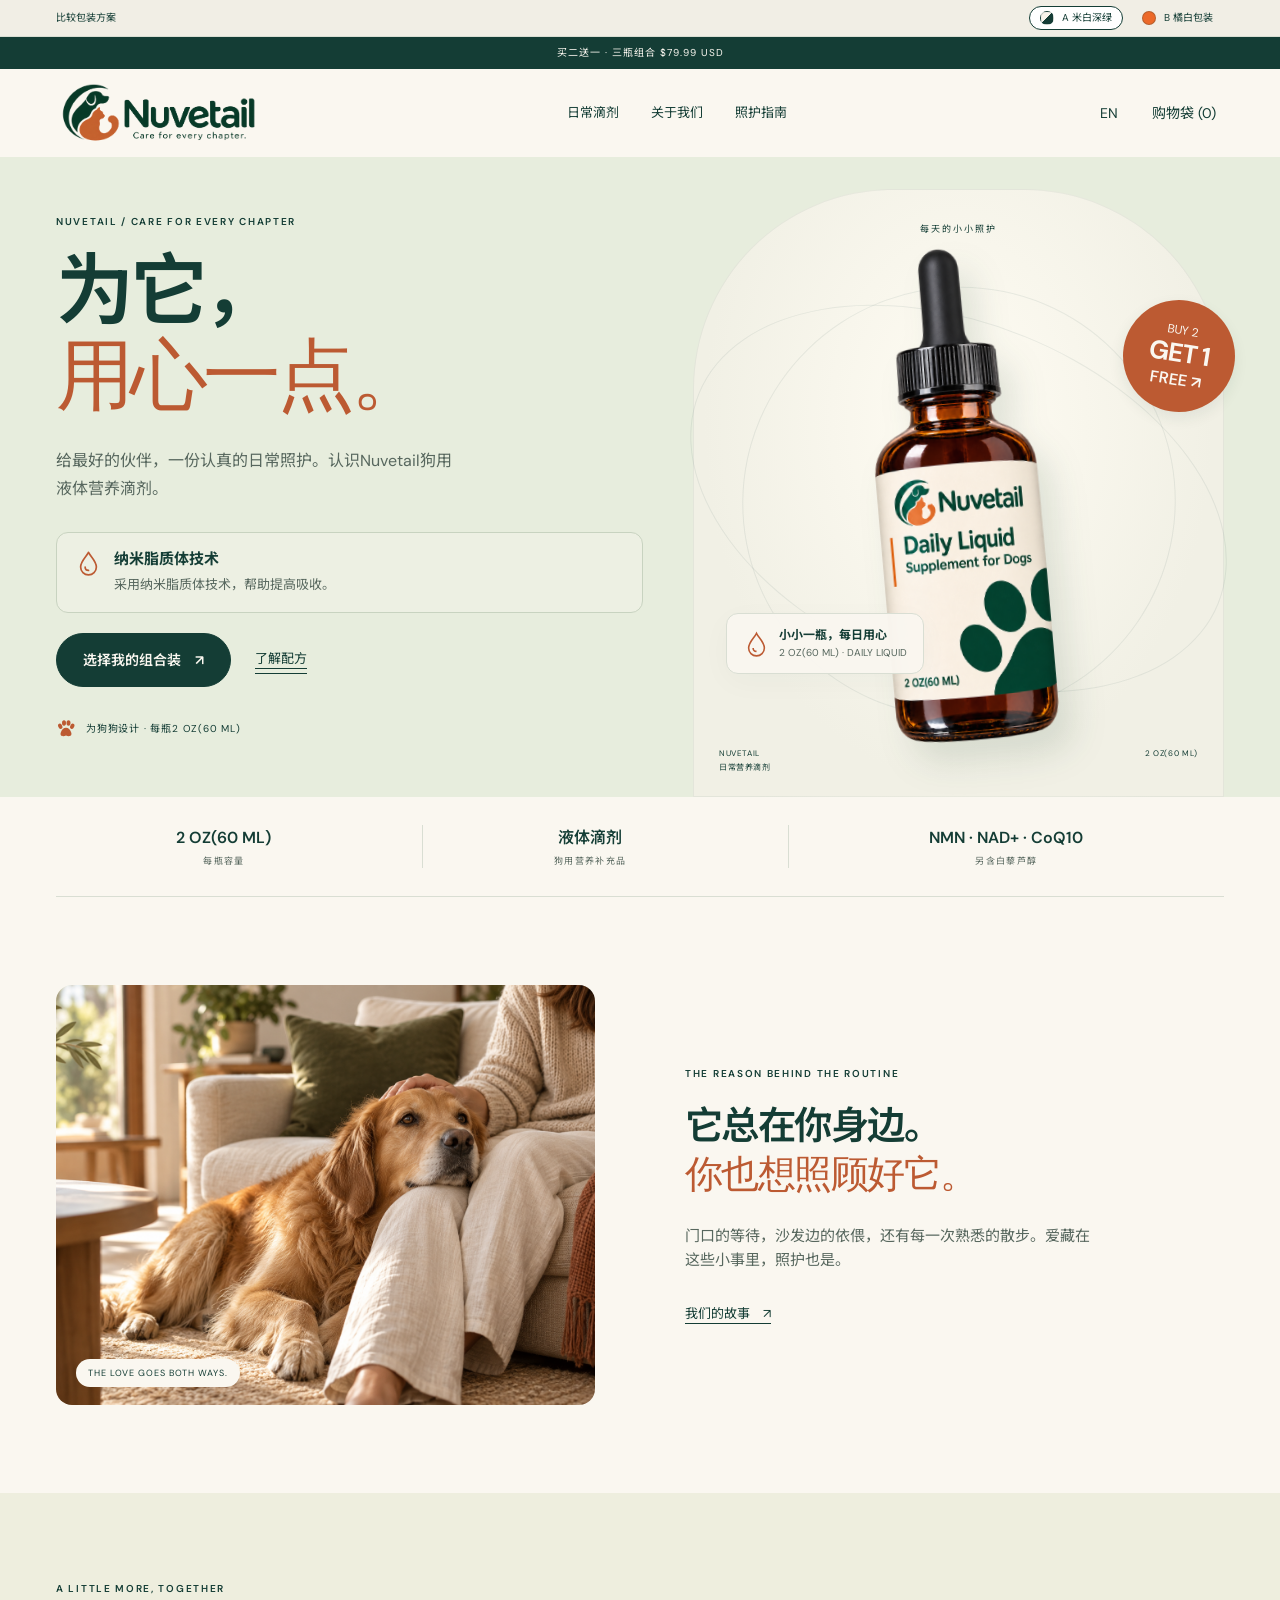
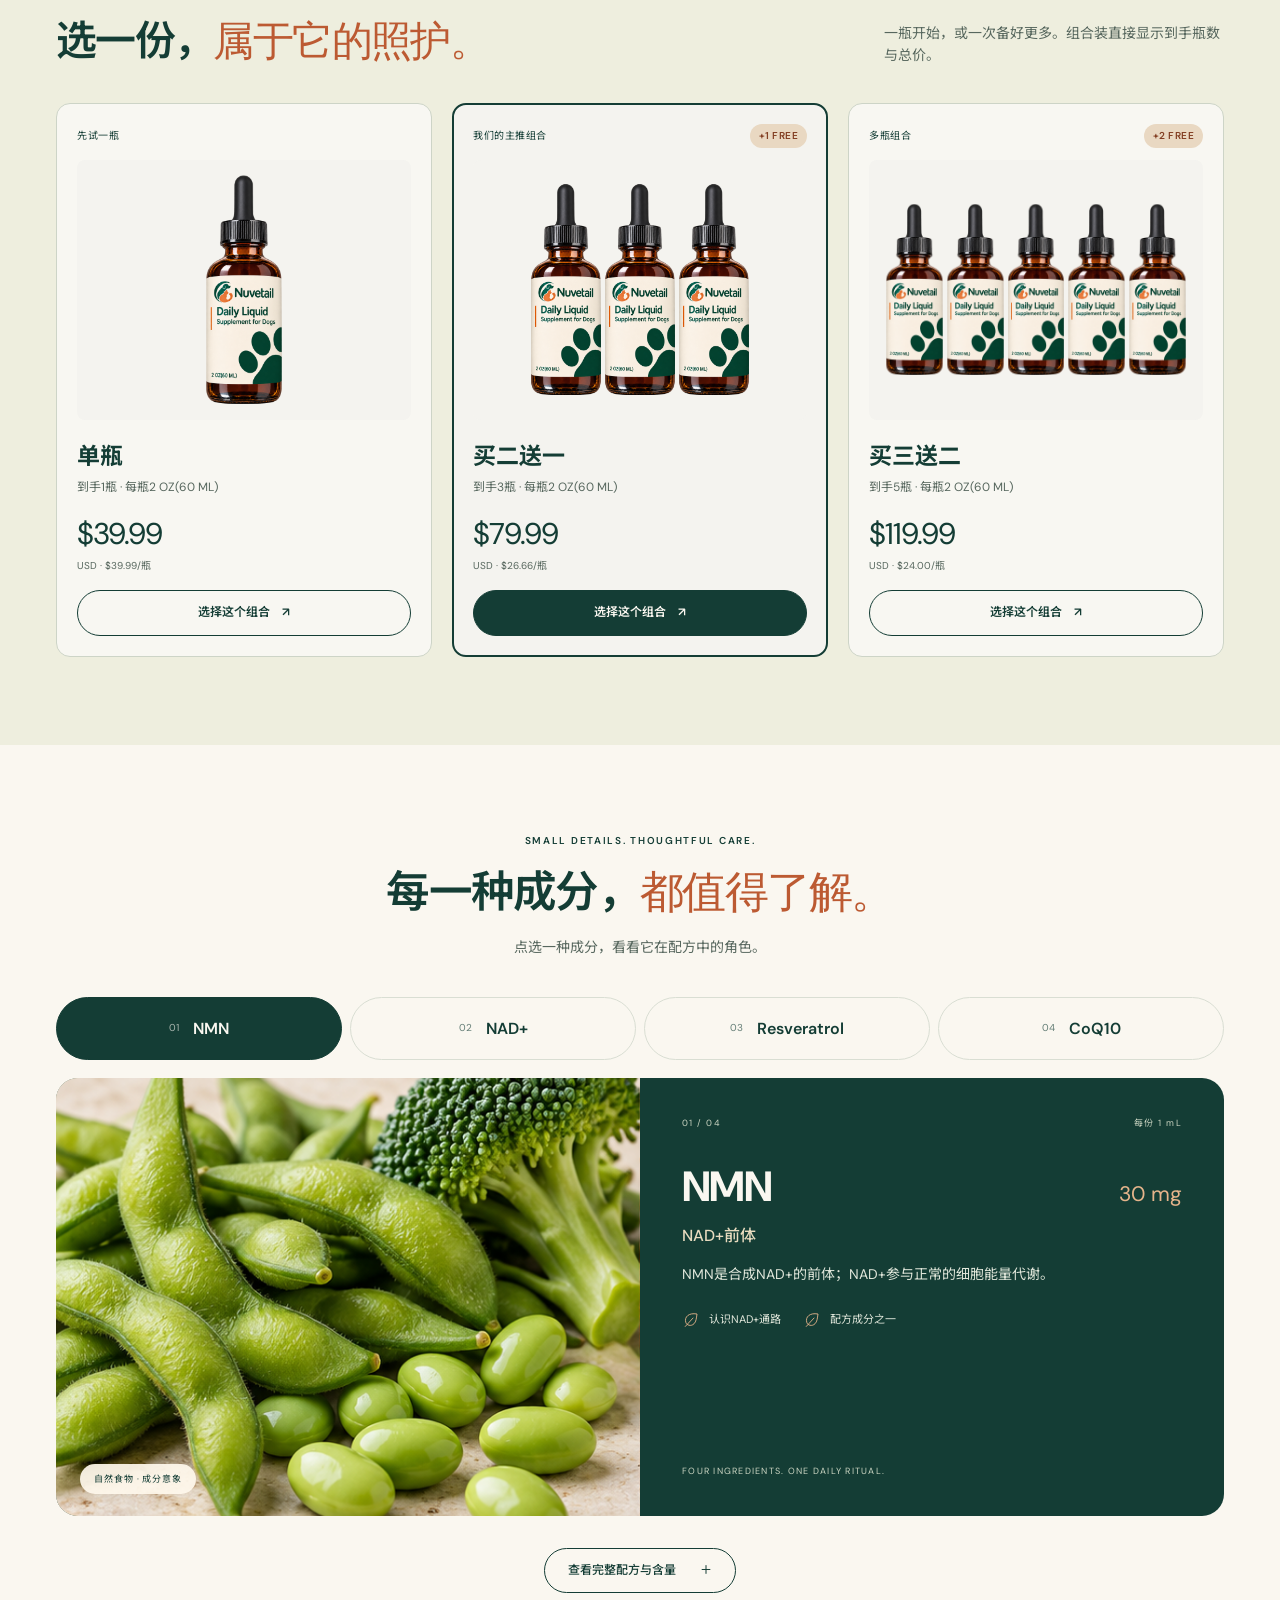
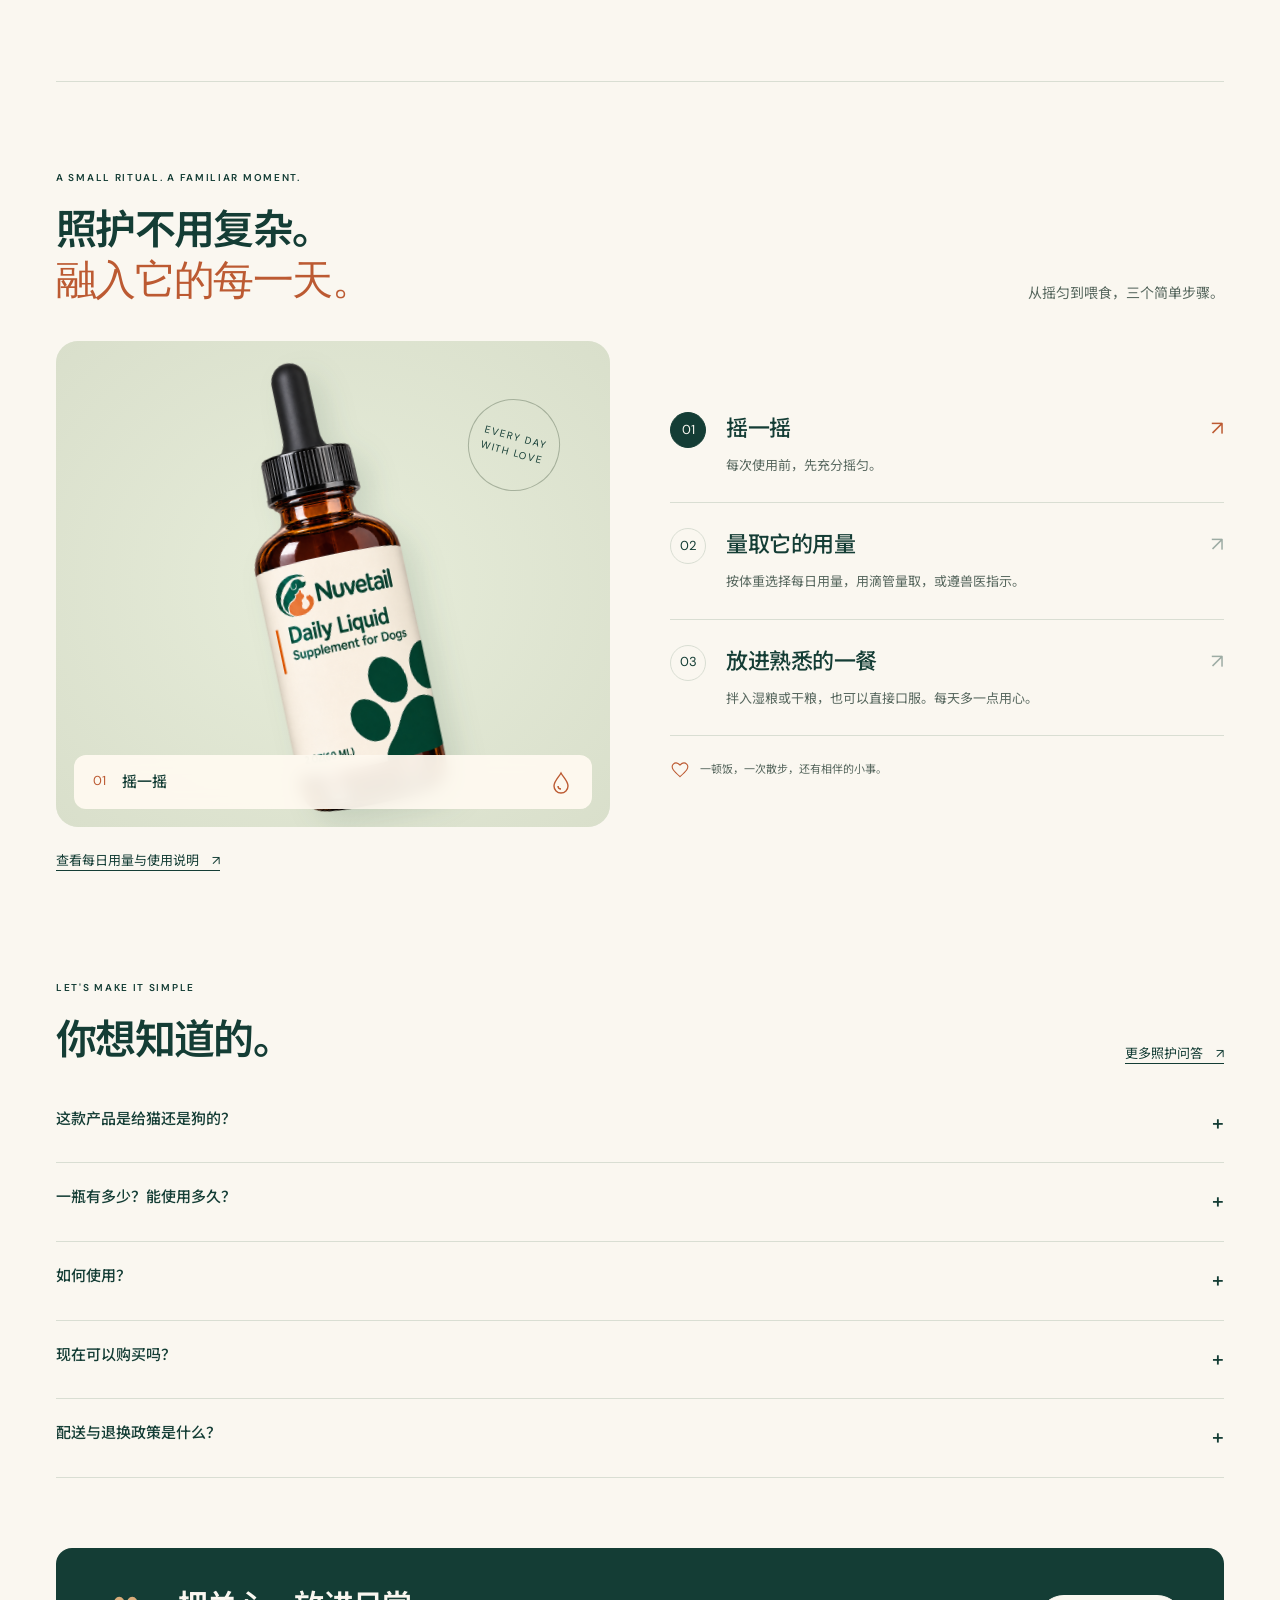
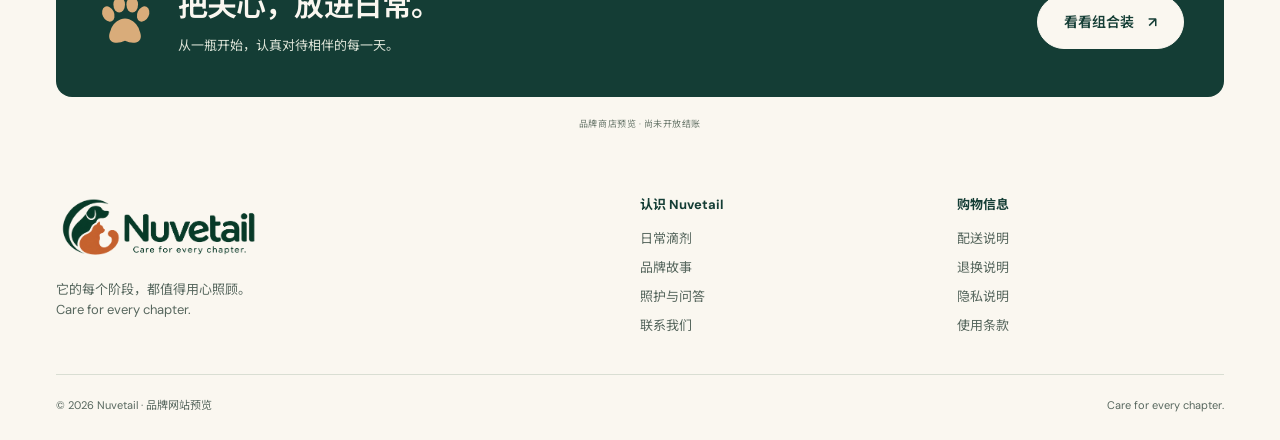
==== index.html @ 9884108a "Publish Nuvetail static website for GitHub Pages" ====
<!doctype html><html lang="zh-CN"><head><meta charset="utf-8"><meta name="viewport" content="width=device-width,initial-scale=1"><meta name="theme-color" content="#153d36"><meta name="description" content="Nuvetail 宠物日常照护。了解2 OZ(60 ML)狗用液体营养补充品与我们的陪伴理念。"><title>Nuvetail · 用心照顾每个阶段</title><link rel="stylesheet" href="styles.css?v=nanoliposomal-v5"><script defer src="experience.js?v=nanoliposomal-v5"></script><script defer src="app.js?v=nanoliposomal-v5"></script><link rel="stylesheet" href="commerce.css?v=nanoliposomal-v5"><link rel="stylesheet" href="gallery-cards.css?v=nanoliposomal-v5"><link rel="stylesheet" href="experience.css?v=nanoliposomal-v5"></head><body><a class="skip" href="#main">跳到内容 / Skip to content</a><div id="app"></div><div id="overlay"></div><div id="toast" role="status" aria-live="polite"></div></body></html>
---- styles.css ----
@import url('https://fonts.googleapis.com/css2?family=DM+Sans:wght@400;500;600;700&family=Noto+Sans+SC:wght@400;500;600;700&display=swap');
:root{--green:#153d36;--cream:#f8f4ec;--orange:#d97653;--muted:#66736b;--line:#d9ddd2;--serif:Georgia,'Noto Sans SC',serif}*{box-sizing:border-box}body{margin:0;background:var(--cream);color:var(--green);font:16px/1.7 'DM Sans','Noto Sans SC',sans-serif}a{color:inherit;text-decoration:none}button,input,textarea{font:inherit}button,a,input,textarea{outline-offset:5px}button{cursor:pointer}button:disabled{cursor:not-allowed;opacity:.65}img{display:block;width:100%;object-fit:cover}h1,h2,h3,p{margin:0}h1,h2{font-weight:500;line-height:1.2;letter-spacing:-.04em}h1{font-size:clamp(38px,5vw,72px)}h2{font-size:clamp(29px,3.3vw,48px)}h3{font-size:21px;line-height:1.4}p{color:var(--muted)}.wrap{max-width:1280px;margin:auto;padding:0 48px}.announcement{text-align:center;background:var(--green);color:var(--cream);font-size:12px;padding:8px 14px;letter-spacing:.1em}.nav{display:flex;align-items:center;justify-content:space-between;height:96px;border-bottom:1px solid var(--line);gap:24px}.logo{display:block;width:210px;flex-shrink:0}.navlinks{display:flex;gap:32px;font-size:14px}.navlinks a[aria-current=page]{text-decoration:underline;text-underline-offset:8px}.navtools{display:flex;align-items:center;gap:18px}.iconbtn{background:none;border:0;padding:8px;color:var(--green);font-size:14px}.menu{display:none}.pill{border:1px solid var(--line);border-radius:30px;padding:8px 15px;font-size:12px;background:transparent;color:var(--green)}.eyebrow{text-transform:uppercase;font-size:11px;letter-spacing:.2em;font-weight:600;color:var(--muted);margin-bottom:22px}.hero{display:grid;grid-template-columns:.95fr 1.05fr;gap:55px;align-items:center;padding-top:62px;padding-bottom:68px}.hero h1 em{font-family:var(--serif);font-weight:400;color:#a8583d}.hero p{max-width:450px;margin:26px 0 30px;line-height:1.9}.hero-photo{position:relative;min-height:510px}.hero-photo>img{height:510px;border-radius:150px 12px 12px 12px}.photo-tag{position:absolute;top:24px;right:24px;background:var(--cream);padding:10px 16px;border-radius:24px;font-size:11px;letter-spacing:.1em}.floating{position:absolute;bottom:24px;left:-28px;background:var(--cream);box-shadow:0 10px 36px #153d3617;border:1px solid #fff9;border-radius:12px;display:flex;align-items:center;padding:17px 24px;gap:18px;max-width:300px}.floating strong{display:block;font-size:15px}.floating small{color:var(--muted)}.btn{display:inline-flex;align-items:center;justify-content:center;gap:35px;background:var(--green);color:var(--cream);border:1px solid var(--green);padding:15px 24px;border-radius:5px;font-size:14px;min-height:50px;transition:transform .2s,background .2s}.btn:hover{background:#25574b;transform:translateY(-2px)}.btn.light{background:var(--cream);color:var(--green);border-color:var(--cream)}.btn.outline{background:transparent;color:var(--green)}.textlink{font-size:14px;text-decoration:underline;text-underline-offset:5px;display:inline-block;margin-left:20px}.micro{font-size:12px;color:var(--muted);margin-top:14px}.facts{display:grid;grid-template-columns:repeat(3,1fr);border-top:1px solid var(--line);border-bottom:1px solid var(--line);padding:22px 0;text-align:center;font-size:13px;letter-spacing:.04em}.facts span+span{border-left:1px solid var(--line)}.section{padding-top:90px;padding-bottom:90px}.section-head{display:flex;justify-content:space-between;gap:30px;align-items:end;margin-bottom:40px}.section-head p{max-width:340px;font-size:14px}.product-feature{display:grid;grid-template-columns:1fr 1fr;gap:80px;align-items:center}.stage{min-height:480px;background:#e9ecdf;border-radius:10px;position:relative;display:flex;align-items:center;justify-content:center;overflow:hidden}.stage:before{content:'';width:320px;height:320px;background:#d6ddc7;border-radius:50%;position:absolute}.stage .caption{position:absolute;bottom:20px;font-size:11px;letter-spacing:.08em;color:#546350}.bottle{position:relative;z-index:1;width:137px;height:250px;background:linear-gradient(90deg,#281b13,#6e3c20 35%,#412515 72%,#251910);border-radius:25px 25px 20px 20px;box-shadow:15px 25px 25px #153d3629;margin-top:65px;transform:rotate(-7deg)}.bottle:before{content:'';position:absolute;top:-70px;left:30px;width:77px;height:86px;border-radius:35px 35px 5px 5px;background:linear-gradient(90deg,#1e2924,#424941,#1b2821);border-bottom:27px solid #24332a}.bottle-label{position:absolute;left:0;top:63px;width:100%;height:144px;background:var(--cream);border-top:8px solid var(--orange);padding:14px 10px;text-align:center;line-height:1.4}.bottle-label b{font-size:22px;letter-spacing:-1px}.bottle-label span{display:block;font-size:10px;margin-top:8px}.bottle-label small{display:block;font-size:9px;margin-top:8px}.mini-bottle{width:32px;height:55px;background:#5b371e;border-radius:5px;position:relative;border-top:15px solid #25372e}.mini-bottle:after{content:'N';display:block;background:#f8f4ec;text-align:center;font-family:Georgia;margin-top:6px;line-height:25px}.product-copy h2{margin:12px 0 20px}.product-copy>p{margin:20px 0}.chips{display:flex;flex-wrap:wrap;gap:8px;margin:22px 0}.chip{font-size:12px;border:1px solid #b7c3b5;padding:5px 12px;border-radius:20px}.price{font-size:32px;letter-spacing:-1px;margin:20px 0}.price small{font-size:12px;letter-spacing:0;color:var(--muted);margin-left:8px}.feature-lines{list-style:none;padding:0;margin:24px 0}.feature-lines li{border-top:1px solid var(--line);padding:12px 0;font-size:14px}.feature-lines li:before{content:'↗';margin-right:16px;color:#ac654a}.story-band{background:var(--green);color:var(--cream)}.story-grid{display:grid;grid-template-columns:1fr 1fr;align-items:center;gap:75px}.story-grid img{height:420px;object-position:70%;border-radius:10px}.story-grid p{color:#c8d3c9;margin:25px 0}.story-grid .eyebrow{color:#d3af8f}.steps{display:grid;grid-template-columns:repeat(3,1fr);gap:42px;margin-top:45px}.step{border-top:1px solid var(--line);padding-top:22px}.step .num{font:italic 34px Georgia;color:#ae6347;margin-bottom:20px}.step p{font-size:14px;margin-top:14px}.faq-layout{display:grid;grid-template-columns:.7fr 1.3fr;gap:70px}details{border-bottom:1px solid var(--line);padding:20px 0}summary{cursor:pointer;list-style:none;display:flex;justify-content:space-between;gap:20px;font-weight:500}summary:after{content:'+';font-size:21px}details[open] summary:after{content:'−'}details p{padding-top:16px;font-size:14px;max-width:650px}.closing{text-align:center;padding:65px 25px;background:#e9ecdf;border-radius:10px}.closing p{margin:20px auto 26px;max-width:540px}.footer{padding-top:60px;padding-bottom:25px}.footer-grid{display:grid;grid-template-columns:2fr 1fr 1fr;gap:50px}.footer p{font-size:13px;max-width:300px;margin-top:20px}.footer h3{font-size:13px;margin-bottom:15px}.footer a:not(.logo){display:block;font-size:13px;color:var(--muted);margin:8px 0}.footer-bottom{border-top:1px solid var(--line);display:flex;justify-content:space-between;margin-top:45px;padding-top:22px;font-size:11px;color:var(--muted)}.page-head{padding:60px 0 42px;max-width:800px}.page-head p{margin-top:22px}.breadcrumb{font-size:12px;margin-bottom:25px;color:var(--muted)}.product-detail{display:grid;grid-template-columns:1fr 1fr;gap:65px;padding-bottom:70px}.product-detail h1{font-size:44px}.product-detail .stage{min-height:570px}.gallery-tabs{display:flex;gap:10px;margin-top:14px}.gallery-tabs button{border:1px solid var(--line);background:transparent;color:var(--green);padding:10px 14px;border-radius:5px;font-size:12px}.gallery-tabs button.active{border-color:var(--green);background:#e9ecdf}.label-sheet{z-index:2;background:var(--cream);margin:25px;padding:30px;max-width:350px;border:1px solid var(--green)}.label-sheet p{font-size:13px;margin:14px 0}.qty{display:inline-flex;border:1px solid var(--line);border-radius:5px;align-items:center;height:50px}.qty button{border:0;background:transparent;color:var(--green);width:42px;height:48px}.qty output{min-width:25px;text-align:center}.purchase{display:flex;gap:12px;margin-top:22px}.purchase .btn{flex:1}.info-grid{display:grid;grid-template-columns:1fr 1fr;gap:25px}.info-panel{padding:30px;border:1px solid var(--line);border-radius:8px}.info-panel p{margin-top:15px;font-size:14px}.article{max-width:800px;padding-bottom:80px}.article h2{font-size:26px;margin:32px 0 16px}.article p,.article li{color:var(--muted);margin-bottom:16px}.form{max-width:650px;display:grid;gap:18px}label{display:grid;gap:7px;font-size:14px}input,textarea{width:100%;border:1px solid #bac5b9;border-radius:5px;background:#fff9;padding:13px;color:var(--green)}textarea{min-height:150px}.scrim{position:fixed;inset:0;background:#10281e66;z-index:100;display:flex;justify-content:flex-end}.drawer{width:min(460px,100%);background:var(--cream);height:100%;padding:30px;overflow:auto;box-shadow:-10px 0 60px #0002}.drawer-head{display:flex;align-items:center;justify-content:space-between;margin-bottom:25px}.drawer h2{font-size:28px}.cartitem{display:flex;gap:25px;align-items:center;padding:25px 0;border-top:1px solid var(--line);border-bottom:1px solid var(--line);margin:24px 0}.cartitem h3{font-size:16px;margin-bottom:8px}.total{display:flex;justify-content:space-between;font-size:20px;margin:30px 0}.drawer .btn{width:100%;margin-bottom:10px}.note{padding:16px;background:#e9ecdf;font-size:13px;border-radius:5px;color:var(--muted)}#toast{position:fixed;bottom:25px;left:50%;transform:translateX(-50%);padding:12px 22px;background:var(--green);color:var(--cream);border-radius:6px;z-index:200;display:none}.skip{position:fixed;top:-100px;background:white;padding:12px;z-index:300}.skip:focus{top:0}.empty{padding:45px 0;text-align:center}.mobilelinks{display:none}.privacy-list{padding-left:20px}html{scroll-behavior:smooth}@media(max-width:900px){.wrap{padding:0 25px}.navlinks{gap:18px}.hero{gap:30px}.hero-photo,.hero-photo>img{min-height:430px;height:430px}.product-feature{gap:35px}.story-grid{gap:35px}.faq-layout{gap:30px}.logo{width:180px;background-size:220px;background-position:-23px -20px}.product-detail{gap:30px}.product-detail h1{font-size:34px}}@media(max-width:650px){.wrap{padding:0 22px}.nav{height:83px;gap:8px}.navlinks{display:none}.navtools{gap:3px}.menu{display:block}.logo{width:158px;height:50px;background-size:190px;background-position:-20px -19px}.mobilelinks.open{display:flex;flex-direction:column;gap:15px;padding:20px 0;border-bottom:1px solid var(--line)}.hero{grid-template-columns:1fr;padding-top:35px;padding-bottom:35px;gap:35px}.hero h1{font-size:44px}.hero p{margin:20px 0}.hero-photo,.hero-photo>img{height:350px;min-height:350px}.hero-photo>img{border-radius:100px 8px 8px 8px}.floating{left:12px;bottom:15px;padding:13px 18px}.photo-tag{font-size:9px;right:14px;top:18px}.facts{font-size:10px;gap:6px;padding:18px 0}.section{padding-top:55px;padding-bottom:55px}.section-head{display:block}.section-head p{margin-top:20px}.product-feature,.story-grid,.faq-layout,.product-detail{grid-template-columns:1fr;gap:30px}.stage{min-height:390px}.product-detail .stage{min-height:420px}.product-detail h1{font-size:36px}.story-grid img{height:300px}.steps{grid-template-columns:1fr;gap:25px}.step{display:grid;grid-template-columns:40px 1fr;gap:10px}.step .num{grid-row:span 2}.step p{margin-top:0}.info-grid{grid-template-columns:1fr}.footer-grid{grid-template-columns:1fr 1fr;gap:30px}.footer-brand{grid-column:span 2}.footer-bottom{display:block;line-height:2}.page-head{padding:35px 0}.textlink{margin-left:12px;font-size:12px}.btn{gap:20px}.announcement{font-size:10px}.hero .eyebrow{margin-bottom:15px}.closing{padding:40px 18px}.purchase .btn{padding:12px}.info-panel{padding:22px}}@media(prefers-reduced-motion:reduce){html{scroll-behavior:auto}*,*:before{transition:none!important}}
html[lang="zh-CN"] .hero h1{font-size:clamp(32px,4vw,58px)}html[lang="zh-CN"] .hero h1 em{font-style:normal}@media(max-width:650px){html[lang="zh-CN"] .hero h1{font-size:clamp(30px,8.8vw,40px)}}
.offers{padding:0;border:0;margin:28px 0 12px;min-width:0}.offers legend{font-size:14px;margin-bottom:12px}.offer-option{display:flex;align-items:center;gap:13px;border:1px solid var(--line);border-radius:9px;padding:18px 15px;margin:10px 0;cursor:pointer;background:#fff5;transition:background .2s,border-color .2s,transform .2s}.offer-option:hover{transform:translateY(-2px)}.offer-option.selected{border:2px solid var(--green);padding:17px 14px;background:#e9ecdf}.offer-option input{width:20px;height:20px;flex-shrink:0;accent-color:var(--green)}.offer-copy{flex:1;min-width:0}.offer-copy strong,.offer-price strong{display:block;font-size:17px}.offer-option small{display:block;font-size:11px;color:var(--muted);line-height:1.5;margin-top:4px}.offer-price{text-align:right;flex-shrink:0}.line-total{display:block;margin-top:8px}.drawer .cartitem{gap:15px}@media(max-width:400px){.offer-option{gap:8px;padding:14px 10px}.offer-option.selected{padding:13px 9px}.offer-copy strong,.offer-price strong{font-size:14px}.offer-option small{font-size:10px}.purchase{flex-wrap:wrap}.purchase .btn{min-width:190px}}

.ingredient-cards{display:grid;grid-template-columns:repeat(4,1fr);gap:14px}.ingredient-cards>div{border:1px solid #d8dfd1;background:#f0f2e8;border-radius:14px;padding:22px;min-width:0}.ingredient-cards span{font-size:12px;color:#bc6a4c}.ingredient-cards h3{margin:18px 0 8px}.ingredient-cards p{font-size:14px;overflow-wrap:anywhere;margin:0}@media(max-width:720px){.ingredient-cards{grid-template-columns:repeat(2,minmax(0,1fr))}.ingredient-cards>div{padding:17px}}

/* Editorial imagery: original generated scene and ingredient montages. */
.care-photo-grid{display:grid;grid-template-columns:repeat(3,minmax(0,1fr));gap:24px}.care-photo-frame{position:relative;overflow:hidden;border-radius:18px;background:#e7e9da}.care-photo{aspect-ratio:4/5;background-image:url('assets/daily-care-scenes.png');background-size:300% 100%;background-repeat:no-repeat;transition:transform .65s ease}.photo-walk{background-position:0 50%}.photo-meal{background-position:50% 50%}.photo-rest{background-position:100% 50%}.care-photo-frame>span{position:absolute;left:18px;bottom:18px;background:#fff9;color:#153d36;backdrop-filter:blur(8px);padding:8px 12px;border-radius:30px;font-size:10px;letter-spacing:1.6px}.care-photo-card h3{font-size:23px;line-height:1.45;margin:20px 0 9px}.care-photo-card p{font-size:15px;line-height:1.8;margin:0}.care-photo-card:hover .care-photo{transform:scale(1.035)}.visual-caption{font-size:11px!important;opacity:.75;margin-top:18px!important}.ingredient-cards>div{overflow:hidden;padding:0 20px 24px;background:#f0f2e8}.ingredient-photo{margin:0 -20px 20px;aspect-ratio:4/5;background-image:url('assets/ingredient-concepts.png');background-size:400% 100%;background-repeat:no-repeat}.ingredient-1{background-position:0 50%}.ingredient-2{background-position:33.3333% 50%}.ingredient-3{background-position:66.6667% 50%}.ingredient-4{background-position:100% 50%}.ingredient-cards h3{margin-top:10px}.care-visuals{border-top:1px solid #d8dfd1}.care-visuals .section-head{padding-top:24px}@media(max-width:720px){.care-photo-grid{grid-template-columns:1fr;gap:30px}.care-photo{aspect-ratio:4/5}.care-photo-card h3{font-size:22px}.ingredient-cards>div{padding:0 16px 20px}.ingredient-photo{margin:0 -16px 16px}.ingredient-cards h3{font-size:20px}}@media(prefers-reduced-motion:reduce){.care-photo{transition:none}.care-photo-card:hover .care-photo{transform:none}}

.review-preview{border-top:1px solid #d8dfd1}.review-preview .section-head{padding-top:24px}.review-demo-banner{background:#ede1cf;border:1px solid #d5bea2;color:#593e24;padding:13px 18px;border-radius:10px;font-size:13px;line-height:1.6;margin-bottom:20px}.review-grid{display:grid;grid-template-columns:repeat(3,minmax(0,1fr));gap:20px}.review-card{background:#fffdf8;border:1px solid #d8dfd1;border-radius:18px;padding:26px;display:flex;flex-direction:column;min-width:0}.review-badge{font-size:11px;line-height:1.6;color:#76543a}.review-mark{font-family:Georgia,serif;font-size:76px;color:#b67855;height:74px}.review-card h3{margin:0 0 12px;font-size:20px}.review-card blockquote{font-size:16px;line-height:1.85;margin:0 0 24px;flex:1;color:#52675e}.review-author{display:flex;gap:12px;align-items:center;border-top:1px solid #e7e6dc;padding-top:18px}.review-author>span{background:#e9eddf;border-radius:50%;width:38px;height:38px;display:grid;place-items:center;font-size:12px}.review-author strong{font-size:13px}.review-author small{display:block;font-size:11px;margin-top:4px}.purchase-facts{display:grid;grid-template-columns:1fr 1.2fr;gap:70px;border-top:1px solid #d8dfd1}.purchase-facts h2{margin:12px 0 20px}.purchase-fact-list article{display:flex;gap:18px;padding:23px 0;border-bottom:1px solid #d8dfd1}.purchase-fact-list article>span{color:#b67855;font-size:13px;padding-top:4px}.purchase-fact-list h3{margin:0 0 8px;font-size:20px}.purchase-fact-list p{font-size:15px;line-height:1.8;margin:0 0 12px}.purchase-fact-list .textlink{font-size:13px;margin-right:16px}@media(max-width:720px){.review-grid,.purchase-facts{grid-template-columns:1fr}.review-card{padding:22px}.purchase-facts{gap:12px}.review-demo-banner{font-size:12px}}

.formula-grid{display:grid;grid-template-columns:repeat(3,minmax(0,1fr));gap:20px}.formula-card{border:1px solid #d8dfd1;border-radius:18px;overflow:hidden;background:#fffdf8}.formula-art{aspect-ratio:1;background-image:url('assets/care-six-illustrations.png');background-size:300% 200%;position:relative}.formula-art-0{background-position:0 0}.formula-art-1{background-position:50% 0}.formula-art-2{background-position:100% 0}.formula-art-3{background-position:0 100%}.formula-art-4{background-position:50% 100%}.formula-art-5{background-position:100% 100%}.formula-art>span{position:absolute;bottom:12px;left:12px;font-size:10px;background:#fffdf8e8;border-radius:20px;padding:6px 10px;color:#91522f}.formula-copy{padding:22px}.formula-copy h3{font-size:22px;margin:0 0 10px}.formula-copy p{font-size:15px;margin:0;line-height:1.8}.use-visuals{display:grid;grid-template-columns:1fr 1fr;gap:48px;align-items:center}.use-scene{position:relative;overflow:hidden;border-radius:18px}.use-scene>span{position:absolute;left:18px;bottom:18px;background:#fffdf8df;border-radius:24px;padding:9px 14px;font-size:11px}.use-three{display:grid;grid-template-columns:repeat(3,minmax(0,1fr));gap:12px;margin:24px 0}.use-three article{border:1px solid #d8dfd1;border-radius:14px;padding:16px;background:#fffdf8}.use-three article>span{display:grid;place-items:center;width:30px;height:30px;border-radius:50%;background:#153d36;color:white}.use-three h3{font-size:17px;line-height:1.5;margin:15px 0 8px}.use-three p{font-size:13px;line-height:1.7;margin:0}@media(max-width:720px){.formula-grid{grid-template-columns:repeat(2,minmax(0,1fr));gap:12px}.formula-copy{padding:14px}.formula-copy h3{font-size:19px}.formula-copy p{font-size:13px}.formula-art>span{font-size:8px;left:8px;bottom:8px;padding:5px 7px}.use-visuals{grid-template-columns:1fr;gap:24px}.use-three{gap:8px}.use-three article{padding:12px}.use-three h3{font-size:15px}.use-three p{font-size:12px}}

.dose-guide{grid-column:1/-1}.dose-guide>h3{font-size:25px}.dose-grid{display:grid;grid-template-columns:repeat(4,minmax(0,1fr));gap:16px;margin-top:24px}.dose-card{background:#fffdf8;border:1px solid #d8dfd1;border-radius:16px;padding:22px;text-align:center}.dose-card strong,.dose-card span,.dose-card small{display:block}.dose-card strong{font-size:18px;margin:16px 0 12px}.dose-card small{font-size:12px;margin-top:6px}.dose-card p{font-size:13px;margin:12px 0 0}.dropper-icons{height:54px;display:flex;justify-content:center;gap:10px;align-items:flex-end}.dropper-icons i{display:block;width:7px;height:38px;background:linear-gradient(#dfaa72aa 20%,#cb864c 20%);border:1px solid #b58d67;border-radius:1px 1px 5px 5px;position:relative}.dropper-icons i:before{content:'';position:absolute;top:-10px;left:-2px;width:9px;height:15px;background:#153d36;border-radius:4px 4px 2px 2px}.reference-facts{border:1px solid #d8dfd1;background:#edf0e4;border-radius:16px;padding:28px;margin:30px 0}.reference-facts h3{font-size:25px}@media(max-width:720px){.dose-grid{grid-template-columns:repeat(2,minmax(0,1fr));gap:12px}.dose-card{padding:18px 10px}.dose-card strong{font-size:16px}}

.stock-stage{background:#f0eee6;position:relative;overflow:hidden;min-height:480px;padding:26px 18px 58px;display:flex;align-items:center;justify-content:center}.stock-stage:before,.stock-stage:after{display:none}.stock-packshot{display:block;max-width:100%;width:100%;height:410px;object-fit:contain;position:relative;z-index:1}.stock-original{max-width:260px}.stock-stage .caption{position:absolute;bottom:18px;left:12px;right:12px;text-align:center;font-size:10px;line-height:1.5}.gallery-tabs{flex-wrap:wrap}.stock-notice{font-size:13px;line-height:1.7;padding:14px 16px;background:#f1e7d9;border-radius:10px}.stock-stage .label-sheet{width:100%;max-width:380px}@media(max-width:720px){.stock-stage{min-height:360px;padding-bottom:55px}.stock-packshot{height:300px}.gallery-tabs button{font-size:12px}}

/* Two packaging previews. Original A art stays unchanged inside its crop window. */
:root{--pack-accent:#153d36;--pack-tint:#e9ecdf}
:root[data-pack="orange"]{--pack-accent:#b64617;--pack-tint:#fff0df;--orange:#c45b30}
.package-switcher{background:#fffaf2;border-bottom:1px solid var(--line)}
.package-switcher-inner{display:flex;align-items:center;justify-content:space-between;gap:15px;padding-top:10px;padding-bottom:10px;font-size:11px;letter-spacing:.08em}
.package-switcher nav{display:flex;gap:8px}.package-switcher a{display:flex;align-items:center;gap:8px;padding:6px 12px;border:1px solid transparent;border-radius:22px;font-size:12px;letter-spacing:0}
.package-switcher a[aria-current]{border-color:var(--green);background:#fff}.swatch{display:block;width:14px;height:14px;border-radius:50%;border:1px solid #153d3640}.swatch.cream{background:linear-gradient(135deg,#f8f4ec 50%,#153d36 50%)}.swatch.orange{background:#ec6929}
.packshot-frame{display:block;position:relative;overflow:hidden;flex-shrink:0;isolation:isolate}
.packshot-frame img{position:absolute;max-width:none;object-fit:initial;pointer-events:none}
.packshot-a{aspect-ratio:250/573}.packshot-a img{width:501.6%;height:auto;left:-76%;top:-7.32984%}
.packshot-orange{aspect-ratio:500/1230}.packshot-orange img{width:250.8%;height:auto;left:-76%;top:-1.21951%}
.package-stage{background:#f4f3ef;padding:28px 22px 60px;min-height:490px}
.package-bottles{display:flex;align-items:flex-end;justify-content:center;gap:4px;width:100%;min-width:0}
.package-bottles.count-1 .packshot-frame{width:min(190px,70%)}
.package-bottles.count-3 .packshot-frame{width:29%;max-width:150px}
.package-bottles.count-5 .packshot-frame{width:18%;max-width:100px}
.packshot-mini{width:38px!important;height:auto;max-height:95px}
.floating .packshot-mini{width:40px!important}.floating{max-width:330px}
.cartitem .packshot-mini{width:56px!important}
.package-stage .label-sheet{max-width:420px;padding:24px;margin:0;background:#fffcf6;border-color:#c3cbbb}
.facts-table{margin:18px 0}.facts-table div{display:flex;justify-content:space-between;gap:20px;border-bottom:1px solid var(--line);padding:8px 0}.facts-table dd{margin:0;font-weight:600}
.scene-stage{padding:0!important;min-height:0!important;aspect-ratio:1}.campaign-image{width:100%;height:100%;object-fit:contain}
.a-scene{position:relative;width:100%;height:100%}.a-scene>img{width:100%;height:100%;object-fit:cover;object-position:65%}
.a-scene-product{position:absolute;right:5%;bottom:5%;width:31%;padding:14px;background:#f4f3ef;border-radius:8px;box-shadow:0 8px 28px #0002}.a-scene-product .packshot-frame{width:100%}.a-scene-product small{font-size:10px;display:block;text-align:center;margin-top:8px}
.wrap-label-view{width:100%;text-align:center}.wrap-label-view img{object-fit:contain}.wrap-label-view .textlink{margin:24px 0 0}
.label-stage{padding:20px;min-height:350px!important}
:root[data-pack="orange"] .btn:not(.outline):not(.light){background:var(--pack-accent);border-color:var(--pack-accent)}
:root[data-pack="orange"] .announcement{background:#8d3b20}
:root[data-pack="orange"] .package-stage{background:#fff2e3}
:root[data-pack="orange"] .offer-option.selected{background:#fff0df;border-color:#b64617}
:root[data-pack="orange"] .closing{background:#fff0df}
:root[data-pack="orange"] .hero-photo>img{border-radius:40px 10px 10px 10px;height:auto;aspect-ratio:1;object-fit:contain}
:root[data-pack="orange"] .package-hero .photo-tag{display:none}
:root[data-pack="orange"] .package-hero .floating{bottom:-22px;left:18px}
@media(max-width:650px){.package-switcher-inner{padding-left:16px;padding-right:16px;gap:6px;letter-spacing:0}.package-switcher-inner>span{font-size:10px}.package-switcher a{padding:5px 8px;font-size:11px;gap:5px}.package-bottles.count-1 .packshot-frame{width:145px}.package-stage{min-height:390px}.package-stage .label-sheet{padding:18px}.package-stage .label-sheet h3{font-size:17px}.package-hero .floating{left:10px;right:10px;max-width:280px}.package-hero .packshot-mini{width:32px!important}.packshot-mini{width:32px!important}:root[data-pack="orange"] .hero-photo{height:auto;min-height:0;margin-bottom:24px}:root[data-pack="orange"] .hero-photo>img{min-height:0;height:auto}:root[data-pack="orange"] .package-hero .floating{bottom:-22px;left:10px}.package-stage .caption{font-size:9px}.a-scene-product{padding:8px}.label-stage{min-height:250px!important}}
---- commerce.css ----
/* Product-led visual refresh; original approved packaging remains the image source. */
:root{--ink:#143d35;--rust:#bc5a32;--paper:#faf7f0;--muted:#57675e;--green:#143d35;--cream:#faf7f0;--line:#d9ded3}
body{background:var(--paper);font-size:15px;line-height:1.6}h1,h2{font-weight:600}h2 em{font-family:Georgia,serif;font-weight:400;color:var(--rust);font-style:normal}.wrap{max-width:1360px;padding-left:56px;padding-right:56px}.section{padding-top:88px;padding-bottom:88px}.eyebrow{font-size:10px;letter-spacing:.17em;margin-bottom:20px;color:var(--green);font-weight:600}
.package-switcher-inner{padding-top:6px;padding-bottom:6px;font-size:10px;letter-spacing:0}.package-switcher a{padding:3px 10px;font-size:10px}.package-switcher{background:#f1eee5}.announcement{font-size:10px;padding:8px}.nav{height:88px;border:0}.navlinks{font-size:13px}.logo{width:205px;height:62px}.btn{border-radius:40px;padding:15px 26px;min-height:52px;font-weight:600;gap:12px}.textlink{margin-left:0;text-decoration-thickness:1px;font-size:13px}.micro{font-size:11px}
.commerce-hero{background:#e7eddd;overflow:hidden}.commerce-hero-grid{display:grid;grid-template-columns:1.05fr .95fr;min-height:610px;align-items:center;gap:50px}.commerce-hero-copy{padding:52px 0}.commerce-hero h1{font-size:clamp(54px,6.1vw,88px);line-height:1.08;letter-spacing:-.055em;max-width:640px}.commerce-hero h1 em{font-family:Georgia,serif;font-weight:400;font-style:normal;color:var(--rust)}.commerce-hero-copy>p{max-width:410px;font-size:16px;line-height:1.8;margin:28px 0}.hero-actions{display:flex;align-items:center;gap:24px}.hero-foot{display:flex;align-items:center;gap:10px;margin-top:32px;font-size:10px;letter-spacing:.08em}.hero-foot svg{width:20px;height:20px;color:var(--rust)}
.hero-pack-panel{align-self:stretch;position:relative;min-width:0;display:flex;align-items:center;justify-content:center;background:#f4f3ef;border-radius:200px 200px 0 0;margin-top:32px;isolation:isolate}.hero-panel-caption{position:absolute;top:32px;font-size:9px;letter-spacing:.2em}.hero-pack{width:215px;margin:58px auto 55px}.hero-pack>.packshot-frame{width:100%}.bundle-sticker{position:absolute;right:-12px;top:110px;background:var(--rust);color:var(--cream);width:112px;height:112px;border-radius:50%;display:flex;flex-direction:column;align-items:center;justify-content:center;transform:rotate(9deg);line-height:1.05;box-shadow:0 6px 15px #143d3515}.bundle-sticker small{font-size:12px}.bundle-sticker strong{font-size:26px;letter-spacing:-1px;margin:4px 0}.bundle-sticker span{font-size:16px;font-weight:600}.hero-pack-bottom{position:absolute;bottom:21px;left:25px;right:25px;display:flex;justify-content:space-between;font-size:8px;line-height:1.8;letter-spacing:.08em}.hero-pack-bottom>span:last-child{text-align:right}
.brand-facts{display:grid;grid-template-columns:1fr 1fr 1.3fr;border-bottom:1px solid var(--line);padding:28px 0;gap:30px;text-align:center}.brand-facts>span{font-size:16px;font-weight:600}.brand-facts small{display:block;font-size:9px;letter-spacing:.15em;color:var(--muted);font-weight:400;margin-top:4px}.brand-facts>span+span{border-left:1px solid var(--line)}
.love-section{display:grid;grid-template-columns:1fr 1fr;gap:90px;align-items:center}.love-photo{position:relative}.love-photo>img{height:420px;border-radius:16px;object-position:65%}.love-photo>span{position:absolute;bottom:18px;left:20px;background:var(--cream);padding:7px 12px;border-radius:20px;font-size:9px;letter-spacing:.1em}.love-copy h2{font-size:clamp(30px,3vw,45px);line-height:1.25}.love-copy p{margin:26px 0;max-width:410px;font-size:15px}.love-copy .textlink{margin-top:6px}
.bundle-section{background:#eeeede}.section-head{margin-bottom:36px}.section-head h2{font-size:clamp(30px,3.2vw,46px)}.shop-bundles{display:grid;grid-template-columns:repeat(3,1fr);gap:20px}.shop-bundle{border:1px solid #cdd4c7;border-radius:14px;background:#f8f7f2;overflow:hidden;padding:20px}.shop-bundle.featured{border:2px solid var(--green);padding:19px;background:#f4f3ef}.bundle-top{display:flex;align-items:center;justify-content:space-between;gap:8px;font-size:10px;letter-spacing:.05em;min-height:24px}.bundle-top b{background:#e9d8c2;padding:4px 9px;border-radius:18px;color:#823e22;font-weight:600;font-size:10px}.bundle-art{height:260px;margin:12px 0 20px;align-items:center;background:#f4f3ef;border-radius:8px;overflow:hidden}.bundle-art.count-1 .packshot-frame{width:100px}.bundle-art.count-3 .packshot-frame{width:25%;max-width:88px}.bundle-art.count-5 .packshot-frame{width:17%;max-width:66px}.shop-bundle h3{font-size:23px}.shop-bundle>p{font-size:12px;margin-top:6px}.bundle-money{font-size:30px;margin:18px 0;line-height:1.25;letter-spacing:-1px}.bundle-money small{font-size:10px;display:block;font-weight:400;letter-spacing:0;margin-top:7px;color:var(--muted)}.shop-bundle .btn{width:100%;min-height:46px;font-size:12px;padding:12px 16px}
.home-formula{display:grid;grid-template-columns:1fr 1fr;gap:100px;align-items:center}.home-formula h2{font-size:48px;line-height:1.15}.home-formula>div>p{max-width:400px;margin:24px 0}.formula-tiles{display:grid;grid-template-columns:1fr 1fr;gap:14px}.formula-tiles>div{background:#e8ecdf;border-radius:12px;padding:24px;min-height:140px}.formula-tiles>div:nth-child(2){background:#f2dfcc}.formula-tiles>div:nth-child(3){background:#f2dfcc}.formula-tiles span{font-size:10px;opacity:.6}.formula-tiles h3{font-size:25px;margin-top:10px}.formula-tiles p{font-size:13px;margin-top:5px}.formula-tiles>small{grid-column:span 2;font-size:10px;color:var(--muted)}.compact-faq{padding-top:20px;padding-bottom:70px}.compact-faq details{padding:22px 0}.compact-faq .section-head{margin-bottom:20px}.final-cta{background:var(--green);border-radius:16px;color:var(--cream);padding:40px;display:flex;justify-content:space-between;align-items:center;text-align:left;gap:30px}.final-cta>div{display:flex;align-items:center;gap:24px}.final-cta svg{width:58px;flex-shrink:0;color:#d9ac7a}.final-cta h2{font-size:30px;letter-spacing:-.03em}.final-cta p{margin:12px 0 0;color:#dce3d7;font-size:13px}.launch-note{text-align:center;font-size:9px;letter-spacing:.06em;padding:20px 12px;color:#68766a}.footer{padding-top:45px}.footer-bottom{margin-top:30px}
.commerce-product .page-head{padding:22px 0 14px}.breadcrumb{margin:0}.commerce-product .product-detail{gap:55px;align-items:start}.product-gallery{position:sticky;top:20px;min-width:0}.commerce-product .package-stage{border-radius:16px;min-height:590px;background:#f4f3ef}.commerce-product .package-bottles.count-1 .packshot-frame{width:200px}.buy-panel .eyebrow{margin:0 0 14px}.buy-panel h1{font-size:55px;line-height:1.1;letter-spacing:-.05em}.product-subtitle{font-size:15px;margin:14px 0}.buy-panel .chips{margin:18px 0;gap:8px}.buy-panel .chip{font-size:9px;padding:4px 10px}.product-intro p{font-size:14px;line-height:1.7;max-width:470px}.offers{margin-top:22px}.offers legend{font-size:12px;letter-spacing:.02em;font-weight:600}.offer-option{padding:14px 16px;border-radius:10px}.offer-copy strong{font-size:15px}.offer-copy small{font-size:10px}.offer-price strong{font-size:17px}.offer-price small{font-size:10px}.buy-panel .price{margin:22px 0 6px;font-size:30px}.buy-panel #offer-summary{margin:0}.buy-panel .purchase{margin-top:18px}.buy-panel .purchase .btn{font-size:12px;padding:12px 15px}.qty{border-radius:28px}.checkout-note{font-size:10px;color:var(--muted);margin:12px 0 22px}.gallery-tabs{gap:6px;margin-top:12px}.gallery-tabs button{border-radius:20px;padding:7px 12px;font-size:10px}.gallery-note{margin:12px 3px;color:#798174}.product-accordions details{padding:17px 0}.product-accordions summary{font-size:13px}.product-accordions .label-sheet{margin:0;border:0;background:transparent;padding:12px 0 0;max-width:none}.product-accordions h3{font-size:12px}.product-accordions .label-sheet p,.product-accordions details>p{font-size:11px}.product-accordions .eyebrow{display:none}.product-accordions .facts-table{margin:8px 0;font-size:12px}.facts-table div{padding:5px 0}.product-story-banner{position:relative;height:400px;border-radius:16px;overflow:hidden;background:#e8ecdf;margin-top:15px}.product-story-banner>img{width:58%;height:100%;object-fit:cover;object-position:75%;margin-left:auto}.product-story-banner>div{position:absolute;left:45px;top:50%;transform:translateY(-50%);width:48%;padding-right:30px}.product-story-banner h2{font-size:36px;line-height:1.25}.product-story-banner:before{content:'';position:absolute;inset:0;background:linear-gradient(90deg,#e8ecdf 40%,#e8ecdf00 68%)}
:root[data-pack="orange"] .commerce-hero{background:#f5e5d1}:root[data-pack="orange"] .hero-pack-panel{background:#fff3e2}:root[data-pack="orange"] .bundle-section{background:#f5e7d7}:root[data-pack="orange"] .bundle-art{background:#fff3e2}:root[data-pack="orange"] .shop-bundle.featured{background:#fff8ef;border-color:#b64617}:root[data-pack="orange"] .final-cta{background:#8d3b20}:root[data-pack="orange"] .hero-pack{width:205px}:root[data-pack="orange"] .product-gallery .package-stage{background:#fff3e2}
@media(max-width:1000px){.wrap{padding-left:30px;padding-right:30px}.commerce-hero-grid{gap:30px;min-height:560px}.hero-pack{width:190px}.bundle-sticker{right:-5px;width:95px;height:95px}.love-section,.home-formula{gap:45px}.shop-bundles{gap:12px}.shop-bundle{padding:15px}.shop-bundle.featured{padding:14px}.bundle-top{font-size:8px}.bundle-art{height:220px}.home-formula h2{font-size:40px}.commerce-product .product-detail{gap:30px}.buy-panel h1{font-size:44px}.commerce-product .package-stage{min-height:510px}}
@media(max-width:650px){.wrap{padding-left:22px;padding-right:22px}.nav{height:75px}.logo{width:160px;height:50px}.package-switcher-inner{padding-left:16px;padding-right:16px}.section{padding-top:50px;padding-bottom:50px}.commerce-hero-grid{grid-template-columns:1fr;gap:0;min-height:0}.commerce-hero-copy{padding:35px 0 26px}.commerce-hero h1{font-size:56px;line-height:1.06}.commerce-hero-copy>.eyebrow{font-size:8px;margin-bottom:16px}.commerce-hero-copy>p{font-size:13px;line-height:1.8;margin:20px 0;max-width:300px}.hero-actions{gap:18px}.hero-actions .btn{font-size:12px;padding:13px 20px;min-height:48px}.hero-actions .textlink{font-size:11px}.hero-foot{margin-top:20px;font-size:8px}.hero-foot svg{width:17px;height:17px}.hero-pack-panel{margin:0;border-radius:150px 150px 0 0;min-height:390px;max-height:none}.hero-panel-caption{top:22px;font-size:8px}.hero-pack{width:135px;margin:52px auto 42px}.bundle-sticker{right:12px;top:86px;width:84px;height:84px}.bundle-sticker strong{font-size:20px}.bundle-sticker span{font-size:13px}.bundle-sticker small{font-size:10px}.hero-pack-bottom{bottom:15px;left:17px;right:17px;font-size:7px}.brand-facts{gap:10px;padding:22px 0;grid-template-columns:1fr 1fr}.brand-facts>span{font-size:13px}.brand-facts>span:last-child{grid-column:span 2;border-left:0;border-top:1px solid var(--line);padding-top:15px}.brand-facts small{font-size:7px;letter-spacing:.1em}.love-section{grid-template-columns:1fr;gap:28px}.love-photo>img{height:300px}.love-copy h2{font-size:31px}.love-copy p{font-size:13px;margin:18px 0}.love-photo>span{font-size:7px}.shop-bundles{grid-template-columns:1fr;gap:14px}.shop-bundle,.shop-bundle.featured{display:grid;grid-template-columns:115px 1fr;column-gap:18px;padding:16px}.bundle-top{grid-column:span 2;font-size:9px;margin-bottom:12px}.bundle-art{grid-column:1;grid-row:2/6;width:115px;height:180px;margin:0;align-self:center}.bundle-art.count-1 .packshot-frame{width:65px}.bundle-art.count-3 .packshot-frame{width:29%}.bundle-art.count-5 .packshot-frame{width:17%}.shop-bundle h3{grid-column:2;font-size:19px}.shop-bundle>p{grid-column:2;font-size:9px}.bundle-money{grid-column:2;font-size:24px;margin:12px 0}.bundle-money small{font-size:9px}.shop-bundle .btn{grid-column:2;font-size:10px;padding:9px;min-height:40px}.home-formula{grid-template-columns:1fr;gap:26px}.home-formula h2{font-size:38px}.home-formula>div>p{font-size:13px;margin:18px 0}.formula-tiles{gap:10px}.formula-tiles>div{padding:18px;min-height:120px}.formula-tiles h3{font-size:21px}.formula-tiles>small{font-size:9px}.compact-faq{padding-top:10px}.compact-faq .section-head .textlink{margin-top:16px}.compact-faq summary{font-size:13px}.compact-faq details p{font-size:12px}.final-cta{padding:26px;display:block}.final-cta>div{gap:16px}.final-cta svg{width:38px}.final-cta h2{font-size:25px}.final-cta p{font-size:12px}.final-cta>.btn{margin-top:24px;min-height:44px;font-size:12px}.launch-note{font-size:8px;padding:17px 0}.footer{padding-top:30px}.commerce-product .page-head{padding:18px 0}.commerce-product .product-detail{grid-template-columns:1fr;gap:28px}.product-gallery{position:static}.commerce-product .package-stage{min-height:370px}.commerce-product .package-bottles.count-1 .packshot-frame{width:135px}.buy-panel h1{font-size:42px}.buy-panel .eyebrow{font-size:8px}.product-subtitle{font-size:13px}.product-intro p{font-size:13px}.offers{margin-top:20px}.offer-option{padding:12px}.offer-copy strong{font-size:14px}.offer-copy small{font-size:9px}.offer-price strong{font-size:16px}.buy-panel .purchase .btn{font-size:11px}.product-story-banner{height:360px}.product-story-banner>img{width:100%;height:100%;object-position:70%}.product-story-banner:before{background:linear-gradient(0deg,#143d35ed 0%,#143d3500 75%)}.product-story-banner>div{left:24px;right:24px;top:auto;bottom:27px;transform:none;width:auto;padding:0;color:var(--cream)}.product-story-banner h2{font-size:29px}.product-story-banner h2 em{color:#dfb68a}.product-story-banner .eyebrow{color:#e0cab1;font-size:8px}:root[data-pack="orange"] .hero-pack{width:130px}.commerce-product .formula-visuals h2{font-size:30px}.hero-pack-panel .packshot-frame{height:auto}}
@media(max-width:360px){.wrap{padding-left:17px;padding-right:17px}.commerce-hero h1{font-size:48px}.shop-bundle,.shop-bundle.featured{grid-template-columns:95px 1fr;gap:12px;padding:12px}.bundle-art{width:95px}.shop-bundle h3{font-size:17px}.bundle-top{font-size:8px}.buy-panel .purchase{gap:7px}.qty button{width:32px}.navtools{gap:0}.iconbtn{padding:6px;font-size:12px}.logo{width:145px}}

/* Remove paper behind the original logo and clip the original A photo at its silhouette. */
.artwork-definitions{position:absolute;left:0;top:0;overflow:hidden;pointer-events:none}

.packshot-a{clip-path:url(#approved-a-silhouette)}
.package-stage{padding-bottom:28px}.commerce-product .package-stage{padding-bottom:28px}
.hero-pack-bottom{bottom:21px}

/* Natural food photography for the four ingredient cards. */
.natural-ingredients{border-top:1px solid var(--line)}
.natural-ingredients-heading{text-align:center;margin:0 auto 38px;max-width:830px}
.natural-ingredients-heading .eyebrow{margin-bottom:17px}
.natural-ingredients-heading h2{font-size:clamp(31px,3.4vw,49px);line-height:1.2;letter-spacing:-.04em}
.natural-ingredients-heading>p{font-size:14px;margin:18px auto 0;max-width:650px}
.natural-ingredient-grid{display:grid;grid-template-columns:repeat(4,minmax(0,1fr));gap:18px}
.natural-ingredient-card{border:1px solid #d9dfd3;border-radius:14px;overflow:hidden;background:#fffdf8;display:flex;flex-direction:column}
.natural-food-image{position:relative;isolation:isolate;aspect-ratio:4/3;background-image:url('assets/natural-ingredient-foods.png');background-size:200% auto;background-repeat:no-repeat}
.food-0{background-position:left top}.food-1{background-position:right top}.food-2{background-position:left bottom}.food-3{background-position:right bottom}
.natural-food-image:after{content:'';position:absolute;inset:0;background:linear-gradient(0deg,#101d12d9 0%,#101d1255 38%,transparent 75%);z-index:-1}
.natural-food-title{position:absolute;bottom:18px;left:18px;right:18px;color:#fff}
.natural-food-title h3{font-size:25px;line-height:1.1;letter-spacing:-.03em;font-weight:600;margin-bottom:10px}
.natural-food-title>span{border:1px solid #ffffffb3;border-radius:30px;display:inline-block;padding:4px 9px;font-size:10px;line-height:1.4}
.natural-ingredient-copy{padding:21px 20px 16px;display:flex;flex-direction:column;flex:1}
.natural-ingredient-copy>p{font-size:13px;line-height:1.8;margin:0 0 20px;flex:1}
.natural-ingredient-copy ul{padding:0;margin:0;list-style:none}
.natural-ingredient-copy li{border-top:1px solid #e1e5dc;padding:12px 0;font-size:11px;display:flex;align-items:baseline;gap:10px;line-height:1.6}
.natural-ingredient-copy li>span{color:var(--rust);font-size:17px;line-height:1}
.natural-ingredient-details{border:0;padding:0;margin:32px auto 0;max-width:750px}
.natural-ingredient-details>summary{justify-content:center;border:1px solid var(--green);border-radius:30px;width:fit-content;margin:auto;padding:12px 23px;font-size:12px;gap:24px}
.natural-ingredient-details>summary:after{content:none}
.natural-ingredient-details[open]>summary>span{transform:rotate(45deg)}
.natural-ingredient-label{padding:24px;border:1px solid var(--line);border-radius:12px;margin-top:20px;background:#fffdf8}
.natural-ingredient-label .label-sheet{padding:0;margin:0;background:none;border:0;max-width:none}
.natural-ingredient-label .label-sheet h3{font-size:16px}
.natural-ingredient-label>p{font-size:11px;padding-top:16px;margin-top:10px;border-top:1px solid var(--line)}
:root[data-pack="orange"] .natural-ingredient-card{border-color:#e4d7c9}
@media(max-width:1000px){.natural-ingredient-grid{grid-template-columns:repeat(2,minmax(0,1fr));gap:20px}.natural-food-image{aspect-ratio:3/2}.natural-ingredient-copy>p{min-height:0}.natural-food-title h3{font-size:29px}}
@media(max-width:650px){.natural-ingredients-heading{margin-bottom:27px;text-align:left}.natural-ingredients-heading h2{font-size:33px}.natural-ingredients-heading>p{font-size:12px;line-height:1.8}.natural-ingredients-heading .eyebrow{font-size:8px}.natural-ingredient-grid{grid-template-columns:1fr;gap:20px}.natural-food-image{aspect-ratio:3/2}.natural-food-title{left:20px;bottom:20px}.natural-food-title h3{font-size:30px}.natural-food-title>span{font-size:11px}.natural-ingredient-copy{padding:20px}.natural-ingredient-copy>p{font-size:13px;margin-bottom:18px}.natural-ingredient-copy li{font-size:12px;padding:12px 0}.natural-ingredient-details{margin-top:25px}.natural-ingredient-label{padding:20px}}
/* Keep the keyboard skip link out of long-section screenshots until focused. */
.skip:not(:focus){clip-path:inset(50%);width:1px;height:1px;overflow:hidden;padding:0}

/* Editorial product carousel: fixed square, quiet dots, hover arrows and swipe. */
.sr-only{position:absolute;width:1px;height:1px;padding:0;margin:-1px;overflow:hidden;clip-path:inset(50%);white-space:nowrap;border:0}
.gallery-viewport{position:relative;width:100%;aspect-ratio:1;overflow:hidden;border-radius:18px;background:#f2f0e9;touch-action:pan-y;isolation:isolate;outline-offset:5px}
.gallery-rail{display:flex;width:100%;height:100%;transition:transform .42s cubic-bezier(.22,.7,.25,1);will-change:transform}
.gallery-slide{position:relative;flex:0 0 100%;width:100%;height:100%;min-width:0;overflow:hidden;display:flex;align-items:center;justify-content:center;background:#f2f0e9}
.gallery-slide .package-bottles{height:100%;width:100%;padding:10% 8%;align-items:center;justify-content:center;gap:3%;background:radial-gradient(ellipse at 50% 95%,#d7d3c441,transparent 55%)}
.gallery-slide .package-bottles.count-1 .packshot-frame{width:34%;max-width:none}
.gallery-slide .package-bottles.count-3 .packshot-frame{width:26%;max-width:none}
.gallery-slide .package-bottles.count-5{gap:1%;padding:10% 6%}
.gallery-slide .package-bottles.count-5 .packshot-frame{width:18%;max-width:none}
.gallery-lifestyle{width:100%;height:100%;object-fit:cover;user-select:none;-webkit-user-drag:none}
.gallery-arrow{position:absolute;top:50%;transform:translateY(-50%);width:42px;height:42px;display:flex;align-items:center;justify-content:center;border:1px solid #ffffffb3;border-radius:50%;color:var(--green);background:#fffdf5e8;box-shadow:0 2px 12px #173b3020;z-index:2;opacity:0;transition:opacity .2s,background .2s;padding:10px}
.gallery-arrow svg{width:20px;height:20px;fill:none;stroke:currentColor;stroke-width:1.5;stroke-linecap:round;stroke-linejoin:round}.gallery-prev{left:16px}.gallery-next{right:16px}
.gallery-viewport:hover .gallery-arrow,.gallery-viewport:focus-within .gallery-arrow{opacity:1}.gallery-arrow:hover{background:#fffdf8}.gallery-dots{display:flex;align-items:center;justify-content:center;gap:1px;padding:13px 0 3px}
.gallery-dots button{border:0;background:none;display:grid;place-items:center;width:27px;height:30px;padding:0;border-radius:20px}.gallery-dots button>span{display:block;width:6px;height:6px;background:#b9c1b5;border-radius:50%;transition:width .22s,background .22s}.gallery-dots button.active>span{background:var(--green);width:20px;border-radius:5px}.gallery-dots button:hover>span{background:var(--green)}
.gallery-editorial{position:absolute;inset:0;background-image:url('assets/gallery-editorial-atlas.png');background-size:200% 200%;background-repeat:no-repeat}.editorial-meal{background-position:right top}.editorial-dropper{background-position:left top}
.gallery-photo-copy{position:absolute;left:0;right:0;bottom:0;padding:15% 8% 7%;color:#fffdf6;background:linear-gradient(0deg,#172d20ce,transparent);pointer-events:none}.gallery-photo-copy>span{font-size:8px;letter-spacing:.16em}.gallery-photo-copy h2{font-size:clamp(25px,2.8vw,40px);line-height:1.18;letter-spacing:-.035em;margin-top:10px}.gallery-photo-copy p{font-size:9px;letter-spacing:.12em;color:#fffdf6;margin-top:15px}
.detail-photo-copy{top:0;bottom:auto;padding-top:7%;padding-bottom:14%;background:linear-gradient(180deg,#173320ad,transparent)}
.gallery-formula{width:100%;padding:7%}.gallery-formula>.eyebrow{font-size:8px;letter-spacing:.13em;margin-bottom:12px}.gallery-formula>h2{font-size:clamp(24px,2.8vw,39px);line-height:1.15;margin-bottom:5%}.gallery-formula-grid{display:grid;grid-template-columns:1fr 1fr;gap:13px}.gallery-formula-grid>div{border-radius:9px;overflow:hidden;background:#fffdf6}.formula-food{aspect-ratio:1.7;background-image:url('assets/natural-ingredient-foods.png');background-size:200% auto}.gallery-formula-grid>div>span{display:flex;align-items:center;justify-content:space-between;gap:6px;padding:9px 12px}.gallery-formula-grid strong{font-size:13px;font-weight:500}.gallery-formula-grid small{font-size:10px;color:var(--muted)}.gallery-formula>p{font-size:8px;margin-top:17px;line-height:1.5}
:root[data-pack="orange"] .gallery-slide{background:#fff3e2}:root[data-pack="orange"] .gallery-dots button.active>span{background:#b64617}
.shared-moments{display:grid;grid-template-columns:1fr 1fr;gap:22px;padding:32px 0 70px}.shared-moment{position:relative;aspect-ratio:1.55;overflow:hidden;border-radius:14px}.moment-photo{position:absolute;inset:0;background-image:url('assets/gallery-editorial-atlas.png');background-size:200% auto}.moment-walk{background-position:left bottom}.moment-paw{background-position:right bottom}.shared-moment>div:last-child{position:absolute;inset:0;display:flex;flex-direction:column;justify-content:flex-end;padding:26px;color:#fffdf6;background:linear-gradient(0deg,#172d20a6,transparent 70%)}.shared-moment span{font-size:8px;letter-spacing:.13em}.shared-moment h3{font-size:23px;font-weight:500;margin-top:8px}
@media(hover:none){.gallery-arrow{opacity:1;width:34px;height:34px;padding:8px;background:#fffdf5cc}.gallery-prev{left:10px}.gallery-next{right:10px}}
@media(max-width:650px){.gallery-viewport{border-radius:14px}.gallery-slide .package-bottles.count-1 .packshot-frame{width:34%}.gallery-slide .package-bottles.count-3 .packshot-frame{width:26%}.gallery-slide .package-bottles.count-5 .packshot-frame{width:18%}.gallery-dots{padding-top:8px}.gallery-dots button{width:29px;height:34px}.gallery-photo-copy h2{font-size:28px}.gallery-photo-copy>span{font-size:7px}.gallery-formula{padding:7%}.gallery-formula>h2{font-size:26px}.gallery-formula>.eyebrow{font-size:6px}.gallery-formula-grid{gap:9px}.gallery-formula-grid>div>span{padding:8px}.gallery-formula-grid strong{font-size:11px}.gallery-formula-grid small{font-size:9px}.gallery-formula>p{font-size:7px;margin-top:11px}.shared-moments{grid-template-columns:1fr;gap:16px;padding:24px 0 40px}.shared-moment{aspect-ratio:1.4}.shared-moment>div:last-child{padding:23px}.shared-moment h3{font-size:25px}}
@media(prefers-reduced-motion:reduce){.gallery-rail,.gallery-dots button>span,.gallery-arrow{transition:none}}
/* Keep the formula artwork fully inside the square at small widths, in both languages. */
.gallery-formula{height:100%;display:flex;flex-direction:column}.gallery-formula>.eyebrow,.gallery-formula>h2,.gallery-formula>p{flex-shrink:0}.gallery-formula-grid{flex:1;min-height:0;grid-template-rows:repeat(2,minmax(0,1fr))}.gallery-formula-grid>div{display:flex;flex-direction:column;min-height:0}.gallery-formula-grid .formula-food{flex:1;min-height:0;aspect-ratio:auto}.gallery-formula-grid>div>span{flex-shrink:0}
@media(max-width:650px){.gallery-formula>.eyebrow{margin-bottom:9px}.gallery-formula>h2{font-size:22px;margin-bottom:12px}.gallery-formula>p{margin-top:10px;font-size:6px}}

/* Liquid detail follows the amber-brown appearance in the user’s actual-product photo. */
.gallery-editorial.editorial-dropper{background-image:url('assets/dropper-real-shape.png');background-size:cover;background-position:center}

/* Shared daily directions, dose bands and caution across product and care pages. */
.directions-copy>p{font-size:13px;line-height:1.85;margin:22px 0}.dose-guide{margin:25px 0}.dose-guide-title{font-size:13px;font-weight:600;margin-bottom:13px}.dose-grid{display:grid;grid-template-columns:repeat(4,minmax(0,1fr));border:1px solid #d3dbcc;border-radius:12px;overflow:hidden;background:#f0f2e8}.dose-size{display:flex;flex-direction:column;align-items:center;padding:19px 6px 17px;text-align:center;min-width:0}.dose-size+.dose-size{border-left:1px solid #d3dbcc}.dose-size-name{font-size:12px;font-weight:600;line-height:1.4}.dose-weight{font-size:10px;margin:6px 0 17px;color:var(--muted);line-height:1.4}.dose-size>strong{font-size:35px;line-height:1;font-weight:500;letter-spacing:-1px}.dose-unit{font-size:10px;line-height:1.5;margin-top:6px}.caution-copy{border-top:1px solid var(--line);padding-top:18px;margin-top:23px}.caution-copy h3{font-size:12px;font-weight:600;margin-bottom:9px}.caution-copy p{font-size:11px;line-height:1.8}.dose-guide-compact{margin:18px 0}.dose-guide-compact .dose-size{padding:15px 5px}.dose-guide-compact .dose-size>strong{font-size:29px}.dose-guide-compact .dose-weight{font-size:9px;margin-bottom:12px}.dose-guide-compact .dose-size-name{font-size:11px}.faq-answer{margin-top:16px;font-size:13px;color:var(--muted);line-height:1.8}.faq-answer .directions-copy>p{margin-top:0}.faq-answer .dose-guide{max-width:650px}.product-accordions .directions-copy>p{font-size:11px;line-height:1.8;margin:14px 0}.product-accordions .caution-copy p{font-size:10px}.product-accordions .caution-copy h3{font-size:11px}.use-visuals{align-items:start}.use-visuals .use-scene{position:sticky;top:30px}.use-visuals .use-scene>span{font-size:9px;line-height:1.6}.compact-faq .faq-answer{font-size:12px}
:root[data-pack="orange"] .dose-grid{background:#fff0df;border-color:#e0cfbd}:root[data-pack="orange"] .dose-size+.dose-size{border-color:#e0cfbd}
@media(max-width:650px){.directions-copy>p{font-size:12px;margin:20px 0}.dose-grid{grid-template-columns:repeat(2,minmax(0,1fr))}.dose-size{padding:20px 12px}.dose-size+.dose-size{border-left:0}.dose-size:nth-child(even){border-left:1px solid #d3dbcc}.dose-size:nth-child(n+3){border-top:1px solid #d3dbcc}.dose-size>strong{font-size:34px}.dose-weight{font-size:11px;margin-bottom:12px}.dose-size-name{font-size:13px}.dose-unit{font-size:11px}.dose-guide-compact .dose-size{padding:17px 10px}.dose-guide-compact .dose-size-name{font-size:12px}.dose-guide-compact .dose-weight{font-size:10px}.use-visuals .use-scene{position:relative;top:auto}.use-visuals .use-scene>span{font-size:8px}.faq-answer{font-size:12px}:root[data-pack="orange"] .dose-size:nth-child(even),:root[data-pack="orange"] .dose-size:nth-child(n+3){border-color:#e0cfbd}}

/* Real transparent logo asset; no destructive live color-key or blend filter. */
.logo{height:auto;aspect-ratio:2127/661;background:none;filter:none;mix-blend-mode:normal}
.logo-artwork{display:block;position:relative;overflow:hidden;width:100%;height:100%}
.logo-artwork>img{position:absolute;max-width:none;width:102.1156558533%;height:auto;left:-1.17536436295%;top:-6.80786686838%;object-fit:initial;filter:none}

/* Filled deep-brown product derivatives; original boards remain archived. */
.packshot-a.packshot-filled{aspect-ratio:490/1477;--filled-image-width:208.97959184%;--filled-image-left:-54.48979592%;--filled-image-top:-2.30196344%;clip-path:none}.packshot-orange.packshot-filled{aspect-ratio:486/1440;--filled-image-width:210.69958848%;--filled-image-left:-55.34979424%;--filled-image-top:-2.22222222%;clip-path:none}
.packshot-filled img{width:var(--filled-image-width);left:var(--filled-image-left);top:var(--filled-image-top);height:auto}

/* Fit the full bottle, including its rubber bulb, without distorting its aspect ratio. */
.hero-pack>.packshot-frame{width:76%;margin-inline:auto}
.bundle-art.count-1 .packshot-frame{width:76px}
.bundle-art.count-3 .packshot-frame{width:21%;max-width:76px}
.packshot-filled.packshot-mini,.cartitem .packshot-filled.packshot-mini{width:30px!important;max-height:none}

/* Confirmed technology statement shared by home and product pages. */
.technology-callout{display:flex;align-items:flex-start;gap:12px;padding:16px 18px;margin:20px 0;border:1px solid #c8d3c0;border-radius:12px;background:#edf0e3;color:var(--green)}
.technology-callout>svg{width:27px;height:27px;flex:0 0 27px;fill:none;stroke:var(--rust);stroke-width:1.5;stroke-linecap:round;stroke-linejoin:round}
.technology-callout strong{font-size:15px;line-height:1.4;display:block}
.technology-callout p,.commerce-hero-copy .technology-callout p{font-size:13px;line-height:1.6;margin:5px 0 0;max-width:44ch}
@media(max-width:650px){.technology-callout{padding:13px 14px;gap:10px}.technology-callout strong{font-size:14px}}
---- gallery-cards.css ----
/* Nuvetail product-image stories. Container units preserve the artwork at export sizes. */
.gallery-viewport{container-type:inline-size}
.art-card{position:relative;width:100%;height:100%;overflow:hidden;background:#fff9ef;color:#143d35;isolation:isolate;font-family:'DM Sans','Noto Sans SC',sans-serif;--art-accent:#bd613d;--art-green:#143d35;--art-cream:#fff9ef}
.art-card h2,.art-card h3,.art-card p{margin:0}.art-card h2{font-size:7.1cqw;line-height:1.06;letter-spacing:-.045em;font-weight:600;color:inherit}.art-kicker{font-size:1.5cqw;line-height:1.4;font-weight:600;letter-spacing:.13em;color:inherit}.art-card svg{display:block;width:100%;height:100%;fill:none;stroke:currentColor;stroke-width:1.5;stroke-linecap:round;stroke-linejoin:round}.art-card small{font-weight:400}.art-atlas{position:absolute;background-image:url('assets/product-story-atlas.png');background-size:200% 200%;background-repeat:no-repeat}
.art-overview{background:radial-gradient(ellipse at 24% 74%,#e5eadb 0%,transparent 51%),#fff9ef}.art-overview>.art-kicker{position:absolute;left:7%;top:6%}.art-overview>h2{position:absolute;left:7%;top:11.5%;max-width:87%;z-index:1}.art-watermark{position:absolute;width:58%;height:58%;right:-13%;bottom:-11%;opacity:.045;transform:rotate(13deg);z-index:-1}.art-watermark svg{fill:currentColor;stroke:none}.art-overview:after{content:'';position:absolute;left:10%;bottom:12%;width:42%;height:5%;border-radius:50%;background:#4c55471b;filter:blur(1.1cqw);z-index:-1}.art-product{position:absolute;left:17%;width:26%;bottom:13%;line-height:0}.art-product>.packshot-frame{width:100%!important;max-width:none!important}.art-quick-facts{position:absolute;right:7%;top:33%;width:42%;display:flex;flex-direction:column;gap:6cqw}.art-quick-facts>div{display:flex;align-items:flex-start;gap:2cqw}.art-quick-facts svg{width:5.2cqw;height:5.2cqw;flex:0 0 5.2cqw;color:var(--art-accent)}.art-quick-facts strong{display:block;font-size:2.9cqw;font-weight:600;line-height:1.25;margin-bottom:1cqw;letter-spacing:-.025em}.art-quick-facts small{font-size:1.45cqw;line-height:1.6;display:block;color:#596b5e;letter-spacing:.025em}.art-bottom-line{position:absolute;left:7%;right:7%;bottom:4.5%;border-top:1px solid #143d3533;padding-top:2.5%;text-align:center;font-size:1.8cqw;line-height:1.3;letter-spacing:.015em}.art-bottom-line>span{padding:0 1.4cqw;color:var(--art-accent)}
.art-bundle>h2{font-size:6.5cqw;max-width:88%}.art-bundle .art-product{left:7%;right:7%;bottom:23%;width:auto;height:51%;display:flex;align-items:center;justify-content:center;gap:3%}.art-bundle .art-product.count-3>.packshot-frame{width:24%!important}.art-bundle .art-product.count-5>.packshot-frame{width:17%!important}.art-bundle-line{position:absolute;left:7%;right:7%;bottom:12%;display:flex;align-items:center;justify-content:space-between;border-radius:3cqw;background:var(--art-green);color:var(--art-cream);padding:2.3% 4%;gap:2cqw}.art-bundle-line>strong{font-size:2.6cqw;letter-spacing:.03em}.art-bundle-line>span{font-size:1.8cqw}.art-bundle:after{width:80%;left:10%;bottom:22%}
.art-ingredient-photo{inset:0;background-position:right top;z-index:-2}.art-ingredient-story:after{content:'';position:absolute;inset:0;background:linear-gradient(90deg,#fff9eff5,#fff9efc2 40%,#fff9ef00 82%);z-index:-1}.art-ingredient-copy{position:absolute;left:7%;top:6%;right:8%}.art-ingredient-copy>h2{font-size:6.8cqw;margin-top:4%;width:92%}.art-ingredient-points{width:75%;display:flex;flex-direction:column;gap:3.8cqw;margin-top:6cqw}.art-ingredient-points>div{display:flex;align-items:center;gap:2.4cqw}.art-ingredient-points svg{color:var(--art-accent);width:5.8cqw;height:5.8cqw;flex:0 0 5.8cqw;border:1px solid currentColor;padding:1cqw;border-radius:50%}.art-ingredient-points strong{display:block;font-size:3cqw;font-weight:600;line-height:1.3}.art-ingredient-points small{display:block;font-size:2cqw;line-height:1.5;color:#415746;margin-top:.7cqw}.art-footnote{position:absolute;left:7%;right:7%;bottom:4.2%;font-size:1.65cqw;line-height:1.4;color:inherit;opacity:.8}
.art-format{background:#fff9ef}.art-format>.art-kicker{position:absolute;top:5%;left:6%;right:6%;text-align:center}.art-format>h2{position:absolute;top:10%;left:4%;right:4%;text-align:center;font-size:7.8cqw}.art-format-grid{position:absolute;top:23%;left:4%;right:4%;bottom:10%;display:grid;grid-template-columns:1fr 1fr;border-radius:2.5cqw;overflow:hidden}.art-format-grid>section{position:relative;min-width:0;overflow:hidden}.art-liquid-column{background:#e6ecdd;color:#143d35}.art-chew-column{background:#18392f;color:#fff9ef}.art-format-grid h3{position:absolute;top:4%;left:7%;right:7%;font-size:2.25cqw;text-align:center;font-weight:600;letter-spacing:.03em;line-height:1.4;z-index:1}.art-liquid-photo{position:absolute;left:10%;right:10%;top:12%;height:55%;display:flex;align-items:center;justify-content:center}.art-liquid-photo>.packshot-frame{width:43%!important;max-width:none!important}.art-chews-photo{left:0;right:0;top:12%;height:55%;background-position:left top;background-size:200% 200%}.art-format-grid ul{position:absolute;left:9%;right:7%;bottom:4%;padding:0;margin:0;list-style:none;display:flex;flex-direction:column;gap:2.1cqw}.art-format-grid li{display:flex;gap:1.5cqw;align-items:baseline;font-size:2.05cqw;line-height:1.35;font-weight:500}.art-format-grid li>span{flex:0 0 2.3cqw;font-size:2.7cqw;color:var(--art-accent)}.art-chew-column li>span{color:#e3be8c}.art-format>.art-footnote{text-align:center;bottom:4.2%}
.art-lifestyle-photo{inset:0;background-position:left bottom;z-index:-2}.art-lifestyle:after{content:'';position:absolute;inset:0;background:linear-gradient(180deg,#fff9efed 0%,#fff9ef80 15%,transparent 36%);z-index:-1}.art-lifestyle-heading{position:absolute;top:5.5%;left:6%;max-width:62%}.art-lifestyle-heading h2{font-size:6.5cqw;line-height:1.04;margin-top:3cqw}.art-lifestyle-bottle{position:absolute;left:15%;bottom:22%;width:18%;filter:drop-shadow(1.4cqw .7cqw .6cqw #2f17084d)}.art-lifestyle-bottle .packshot-frame{width:100%!important;max-width:none!important}.art-care-strip{position:absolute;left:4%;right:4%;bottom:4%;height:13%;display:grid;grid-template-columns:repeat(3,1fr);align-items:center;border-radius:2cqw;background:#fff9efed;backdrop-filter:blur(6px)}.art-care-strip>div{display:flex;align-items:center;flex-direction:column;justify-content:center;gap:1.2cqw;height:75%;padding:0 2%}.art-care-strip>div+div{border-left:1px solid #143d3526}.art-care-strip svg{width:4cqw;height:4cqw;color:var(--art-accent)}.art-care-strip strong{font-size:1.5cqw;line-height:1.3;font-weight:600;text-align:center}
.art-directions{background:radial-gradient(ellipse at 100% 0%,#ecdfc9,transparent 55%),#fff9ef}.art-directions>.art-kicker{position:absolute;top:5%;left:7%}.art-directions>h2{position:absolute;top:10%;left:7%;font-size:6.4cqw}.art-dose-intro{position:absolute;top:26%;left:7%;right:7%;font-size:2cqw;line-height:1.4;color:#526452}.art-dose-grid{position:absolute;top:33%;bottom:13%;left:7%;right:7%;display:grid;grid-template-columns:1fr 1fr;grid-template-rows:1fr 1fr;gap:2cqw}.art-dose-grid>section{position:relative;display:flex;align-items:center;justify-content:center;flex-direction:column;background:#ffffffbf;border:1px solid #143d3514;border-radius:3cqw;overflow:hidden;padding:2%}.art-dose-paw{position:absolute;top:13%;left:8%;width:5cqw;height:5cqw;color:#143d3540}.art-dose-grid h3{font-size:2.8cqw;font-weight:600;line-height:1.4}.art-dose-grid p{font-size:2.3cqw;line-height:1.4;color:#526452;margin-top:.3cqw}.art-dose-grid section>strong{font-size:5.4cqw;font-weight:600;line-height:1;margin-top:2.1cqw;color:var(--art-accent);display:flex;align-items:baseline;gap:1.5cqw}.art-dose-grid small{font-size:1.8cqw;font-weight:500;color:var(--art-green);line-height:1.3;max-width:17cqw}.art-dose-footer{position:absolute;left:7%;right:7%;bottom:4.5%;font-size:1.8cqw;line-height:1.5;color:#526452}
.art-product-facts{background:#143d35;color:#fff9ef;padding:6.5%}.art-product-facts>.art-kicker{font-size:1.5cqw;color:#e9ba87}.art-product-facts>h2{font-size:6.8cqw;margin-top:4%;margin-bottom:5%}.art-serving>strong{font-size:3cqw;display:block;font-weight:600;line-height:1.3}.art-serving>span{font-size:1.95cqw;display:block;line-height:1.5;margin-top:1.1cqw}.art-facts-heading{text-align:right;font-size:1.85cqw;padding:2cqw 0 1cqw;border-bottom:1px solid #fff9efbf;margin-top:1cqw}.art-facts-table{margin:0}.art-facts-table>div{display:flex;align-items:center;justify-content:space-between;gap:3cqw;min-height:5.9cqw;padding:1.3cqw 0;border-bottom:1px solid #fff9ef50}.art-facts-table dt{font-size:2.1cqw;line-height:1.35}.art-facts-table dd{font-size:2.5cqw;margin:0;white-space:nowrap}.art-other-ingredients{padding-top:2.7cqw}.art-other-ingredients>strong{font-size:2cqw;line-height:1.4}.art-other-ingredients p{font-size:1.85cqw;color:#fff9efcf;line-height:1.55;margin-top:.7cqw}.art-product-facts>.art-footnote{font-size:1.6cqw}
:root[data-pack="orange"] .art-card{--art-accent:#ec651c;--art-green:#8e3b20}:root[data-pack="orange"] .art-overview{background:radial-gradient(ellipse at 24% 74%,#ffdcb0 0%,transparent 51%),#fff9ef}:root[data-pack="orange"] .art-liquid-column{background:#ffead0}:root[data-pack="orange"] .art-product-facts{background:#c34c17}:root[data-pack="orange"] .art-product-facts>.art-kicker{color:#fff0cb}:root[data-pack="orange"] .art-watermark{color:#f16b21}:root[data-pack="orange"] .art-lifestyle-bottle{width:17.7%}
/* Arrow controls sit in the margins, clear of the principal text. */
.gallery-arrow{width:32px;height:32px;padding:7px}.gallery-prev{left:5px}.gallery-next{right:5px}
@media(max-width:650px){.gallery-dots button{width:28px}.gallery-dots{gap:0}.gallery-arrow{width:28px;height:28px;padding:6px}.art-format-grid li{font-size:2.25cqw}.art-ingredient-points small{font-size:2.1cqw}.art-facts-table dt{font-size:2.2cqw}}
.art-liquid-inset{position:absolute;right:7%;top:8%;width:20%;aspect-ratio:1;border-radius:50%;background:url('assets/dropper-real-shape.png') 50% 10%/160% auto no-repeat;border:.6cqw solid #fffdf6;box-shadow:0 .5cqw 2cqw #143d3510}
.art-overview:not(.art-bundle)>h2{max-width:65%}
/* Reserve clear space for both the ingredient footnote and bottle serving note. */
.art-product-facts>h2{margin-top:3%;margin-bottom:3%}.art-facts-heading{padding:1.2cqw 0 .7cqw;margin-top:.5cqw}.art-facts-table>div{min-height:5.3cqw;padding:1cqw 0}.art-other-ingredients{padding-top:2.2cqw}.art-product-facts>.art-footnote{bottom:3.5%}
:root[data-pack="orange"] .art-overview:not(.art-bundle)>.art-product{width:24%;left:18%}
/* Touch users have swipe + dots; remove arrows that would cover compact artwork text. */
@media(hover:none){.gallery-viewport .gallery-arrow{display:none}}
@media(max-width:650px) and (hover:hover){.gallery-arrow{width:5cqw;height:5cqw;padding:1cqw}.gallery-prev{left:1cqw}.gallery-next{right:1cqw}}
/* Restore the earlier golden-retriever campaign; retain all three care-strip labels. */
.art-golden-lifestyle:after{display:none}.art-golden-photo{width:100%;height:100%;object-fit:cover;user-select:none;-webkit-user-drag:none}.art-golden-lifestyle .art-care-strip{bottom:.8%;height:9.2%;background:#fff9eff2}.art-golden-lifestyle .art-care-strip>div{gap:.8cqw;height:82%}.art-golden-lifestyle .art-care-strip svg{width:3.4cqw;height:3.4cqw}

/* Preserve the real bottle silhouette and reserve room for the longer bulb. */
.art-overview:not(.art-bundle) .art-product{left:21%;width:18.5%}
.art-bundle .art-product.count-3>.packshot-frame{width:18%!important}
.art-bundle .art-product.count-5>.packshot-frame{width:14%!important}
.art-liquid-photo>.packshot-frame{width:31%!important}
---- experience.css ----
/* An editorial rhythm: cream, forest and warm orange. */
[hidden]{display:none!important}
:root{--ease-out:cubic-bezier(.22,1,.36,1)}
button,a,summary{-webkit-tap-highlight-color:transparent}
:focus-visible{outline:2px solid var(--rust);outline-offset:5px}
.btn{transition:transform .22s ease,background .22s ease,box-shadow .22s ease}
.btn:active{transform:scale(.98)}
.offer-option{transition:background .25s,border-color .25s,box-shadow .25s;cursor:pointer}
.offer-option.selected{box-shadow:0 4px 16px #143d3509}
.offer-option:focus-within{outline:2px solid var(--rust);outline-offset:3px}
.hero-pack-panel{background:radial-gradient(ellipse at 50% 38%,#fffcf3 0%,#f1f0e5 68%);border:1px solid #143d3510;overflow:visible}
.hero-pack-panel:before,.hero-pack-panel:after{content:'';position:absolute;border:1px solid #143d3513;border-radius:50%;inset:16% 9% 13%;pointer-events:none;z-index:-1;transform:rotate(-22deg)}
.hero-pack-panel:after{inset:22% -3% 20%;transform:rotate(22deg)}
.hero-pack{transform:translate(var(--hero-x,0px),var(--hero-y,0px)) rotate(-5deg);transition:transform .65s var(--ease-out);filter:drop-shadow(14px 22px 16px #183c2b20)}
.hero-panel-caption{letter-spacing:.22em}.bundle-sticker{z-index:2;transition:transform .4s var(--ease-out)}
.hero-actions .textlink{cursor:pointer;background:none;color:var(--green);border:0;border-bottom:1px solid currentColor;padding:3px 0;border-radius:0}
.hero-detail{position:absolute;left:6%;bottom:20%;display:flex;gap:9px;align-items:center;background:#faf7f0ee;border:1px solid #d9ded3;padding:12px 16px;border-radius:12px;box-shadow:0 8px 30px #143d3508;font-size:10px;line-height:1.6;z-index:2;pointer-events:none}
.hero-detail svg{width:27px;height:27px;fill:none;stroke:var(--rust);stroke-width:1.4}.hero-detail strong{display:block;font-size:12px}.hero-detail span{color:var(--muted)}
.commerce-hero-copy>.eyebrow,.commerce-hero-copy>h1,.commerce-hero-copy>p,.hero-actions{animation:enter-soft .75s var(--ease-out) both}.commerce-hero-copy>h1{animation-delay:.08s}.commerce-hero-copy>p{animation-delay:.16s}.hero-actions{animation-delay:.24s}
@keyframes enter-soft{from{opacity:0;transform:translateY(18px)}to{opacity:1;transform:translateY(0)}}
.scroll-reveal{opacity:.15;transform:translateY(20px);transition:opacity .65s var(--ease-out) var(--reveal-delay,0s),transform .65s var(--ease-out) var(--reveal-delay,0s)}
.scroll-reveal.is-revealed,.scroll-reveal:focus-within{opacity:1;transform:none}
.formula-explorer{scroll-margin-top:85px;border-top:0}
.ingredient-tabs{display:grid;grid-template-columns:repeat(4,1fr);gap:8px;margin-bottom:18px}
.ingredient-tabs button{background:transparent;border:1px solid var(--line);color:var(--green);padding:18px 16px;border-radius:40px;cursor:pointer;font:inherit;font-weight:600;font-size:16px;display:flex;align-items:center;justify-content:center;gap:14px;transition:color .25s,background .25s}
.ingredient-tabs button>span{font-size:10px;opacity:.65;font-weight:400}
.ingredient-tabs button[aria-selected=true]{background:var(--green);color:var(--cream);border-color:var(--green)}
.ingredient-panels{border-radius:22px;overflow:hidden;background:var(--green)}
.ingredient-panel{display:grid;grid-template-columns:1fr 1fr;min-height:430px;color:var(--cream);animation:panel-in .4s var(--ease-out)}
@keyframes panel-in{from{opacity:.4;transform:translateY(7px)}to{opacity:1;transform:none}}
.ingredient-photo-wrap{aspect-ratio:4/3;position:relative;min-width:0;overflow:hidden;align-self:stretch;background:#d7d6bb}
.ingredient-photo-wrap .natural-food-image{width:100%;height:100%;aspect-ratio:auto;background-image:none;min-height:430px;transition:transform .8s var(--ease-out)}
.ingredient-photo-wrap .natural-food-image:after{background:linear-gradient(0deg,#153d3533,transparent 35%)}
.ingredient-photo-note{position:absolute;bottom:22px;left:24px;border-radius:24px;background:#fff9edeb;padding:8px 14px;font-size:9px;letter-spacing:.1em;color:var(--green)}
.ingredient-story{padding:38px 42px;display:flex;flex-direction:column;min-width:0}
.ingredient-story-top{display:flex;justify-content:space-between;font-size:9px;letter-spacing:.16em;color:#cbd5c2;gap:10px}
.ingredient-name{display:flex;align-items:baseline;flex-wrap:wrap;gap:10px 24px;margin:32px 0 12px;justify-content:space-between}
.ingredient-name h3{font-size:clamp(32px,3.3vw,50px);letter-spacing:-.04em;color:var(--cream);line-height:1.15}
.ingredient-name>strong{color:#e5b48b;font-size:21px;font-weight:400}
.ingredient-story h4{font-size:16px;font-weight:500;color:#e8dbbf;margin:0 0 13px}
.ingredient-story>p{font-size:14px;line-height:1.8;color:#e1e7db;max-width:430px;margin:0 0 24px}
.ingredient-story ul{padding:0;margin:0;list-style:none;display:flex;flex-wrap:wrap;gap:12px 22px}
.ingredient-story li{display:flex;align-items:center;gap:9px;font-size:11px;color:#e1e7db}
.ingredient-story li svg{width:18px;height:18px;fill:none;stroke:#e5b48b;stroke-width:1.2}
.ingredient-bottom{display:block;margin-top:auto;padding-top:28px;font-size:9px;letter-spacing:.14em;color:#cbd5c2}
.ritual-section{scroll-margin-top:80px;border-top:1px solid var(--line)}
.ritual-section .section-head h2{line-height:1.2}.ritual-section .section-head>p{max-width:300px}
.ritual-layout{display:grid;grid-template-columns:1fr 1fr;gap:60px;align-items:center}
.ritual-stage{border-radius:22px;overflow:hidden;background:#e7eadc;aspect-ratio:1.14}
.ritual-scene{height:100%;width:100%;position:relative;animation:panel-in .4s var(--ease-out);overflow:hidden}
.ritual-scene-shake{background:radial-gradient(ellipse at center,#e7edda,#d9dfcb);display:grid;place-items:center}
.ritual-bottle{width:27%;transform:rotate(-12deg);filter:drop-shadow(12px 15px 14px #193c2c20);animation:gentle-shake .8s ease-out}
.ritual-bottle .packshot-frame{width:100%}
@keyframes gentle-shake{0%,100%{transform:rotate(-12deg)}30%{transform:rotate(-5deg)}65%{transform:rotate(-16deg)}}
.ritual-roundel{position:absolute;right:9%;top:12%;width:92px;height:92px;border-radius:50%;border:1px solid #52614d66;display:grid;place-content:center;text-align:center;color:var(--green);font-size:10px;letter-spacing:.12em;transform:rotate(15deg)}
.ritual-scene>img{width:100%;height:100%;object-fit:cover}
.ritual-meal-photo{width:100%;height:100%;position:relative;background:none}
.ritual-scene-caption{position:absolute;left:18px;right:18px;bottom:18px;background:#fffaf0ee;border-radius:12px;padding:15px 19px;display:flex;align-items:center;gap:16px;backdrop-filter:blur(8px)}
.ritual-scene-caption>span{color:var(--rust);font-size:13px}.ritual-scene-caption>strong{font-weight:500;font-size:15px}.ritual-scene-caption>svg{margin-left:auto;stroke:var(--rust);stroke-width:1.4;fill:none;width:24px;height:24px}
.ritual-controls [role=tab]{display:flex;width:100%;text-align:left;border:0;border-bottom:1px solid var(--line);background:none;padding:25px 0;gap:20px;color:var(--green);cursor:pointer;align-items:flex-start}
.ritual-step-number{font-size:13px;border:1px solid var(--line);border-radius:50%;width:36px;height:36px;display:grid;place-items:center;flex-shrink:0;transition:background .25s,color .25s}
.ritual-controls [role=tab][aria-selected=true] .ritual-step-number{background:var(--green);color:var(--cream);border-color:var(--green)}
.ritual-controls [role=tab] strong{font-size:22px;letter-spacing:-.02em;font-weight:500;display:block;line-height:1.5}
.ritual-step-copy{display:block;font-size:13px;line-height:1.8;color:var(--muted);margin-top:9px;max-width:370px}
.ritual-step-arrow{margin-left:auto;font-size:20px;opacity:.4}.ritual-controls [aria-selected=true] .ritual-step-arrow{opacity:1;color:var(--rust)}
.ritual-tip{display:flex;gap:10px;align-items:center;font-size:11px;color:var(--muted);margin-top:24px}.ritual-tip svg{width:20px;height:20px;stroke:var(--rust);fill:none;stroke-width:1.3;flex-shrink:0}
.ritual-more{display:inline-block;margin-top:24px}.ritual-directions{margin-top:38px}.ritual-directions .dose-guide{margin-top:0}.ritual-directions details{max-width:850px;margin:20px auto 0}.ritual-directions summary{font-size:13px}.ritual-full-copy{font-size:13px;color:var(--muted);line-height:1.8}.ritual-full-copy h3{font-size:14px;margin:20px 0 10px}.ritual-full-copy>p{margin-top:18px}
.product-chapters{position:sticky;top:0;z-index:12;background:#faf7f0f5;backdrop-filter:blur(14px);display:flex;align-items:center;justify-content:center;gap:30px;border-bottom:1px solid var(--line);padding:14px 22px;margin:35px 0 40px;border-top:1px solid var(--line)}
.product-chapters>span{font-size:10px;letter-spacing:.15em;margin-right:auto}.product-chapters button{background:none;border:0;font:inherit;font-size:12px;cursor:pointer;color:var(--muted);padding:8px 0;position:relative;white-space:nowrap}.product-chapters button:after{content:'';position:absolute;left:0;right:0;bottom:0;height:2px;background:var(--rust);transform:scaleX(0);transition:transform .3s}.product-chapters [aria-current=location]{color:var(--green)}.product-chapters [aria-current=location]:after{transform:scaleX(1)}
#bundle-choice,#product-questions{scroll-margin-top:90px}
.sticky-bundle{position:fixed;bottom:18px;left:50%;transform:translateX(-50%);width:min(850px,calc(100% - 40px));background:#fffaf2f5;border:1px solid #cdd4c7;border-radius:20px;z-index:30;display:flex;align-items:center;gap:20px;box-shadow:0 10px 45px #143d3524;backdrop-filter:blur(18px);padding:12px 18px;animation:sticky-in .3s var(--ease-out)}
@keyframes sticky-in{from{opacity:0;translate:0 15px}to{opacity:1;translate:0 0}}
.sticky-bundle-art{width:24px;flex-shrink:0;max-height:60px;overflow:hidden}.sticky-bundle-art .packshot-frame{width:24px!important}.sticky-bundle-info{margin-right:auto;min-width:0}.sticky-bundle-info strong{display:block;font-size:14px;line-height:1.5}.sticky-bundle-info span{font-size:11px;color:var(--muted)}.sticky-edit{border:0;background:none;border-bottom:1px solid var(--muted);color:var(--green);font-size:11px;padding:4px 0;cursor:pointer}.sticky-bundle .btn{font-size:12px;min-height:44px;padding:12px 24px;white-space:nowrap}
body:has(.sticky-bundle) .footer{padding-bottom:125px}
:root[data-pack=orange] .hero-pack-panel{background:radial-gradient(ellipse at 50% 38%,#fff9ec,#fbe5cc)}
:root[data-pack=orange] .ritual-scene-shake{background:radial-gradient(ellipse at center,#fff7e8,#f3dcc5)}
@media(hover:hover) and (pointer:fine){.btn:hover{transform:translateY(-2px);box-shadow:0 6px 18px #143d3516}.bundle-sticker:hover{transform:rotate(0deg) scale(1.04)}.shop-bundle{transition:transform .4s var(--ease-out),box-shadow .4s}.shop-bundle:hover{transform:translateY(-5px);box-shadow:0 12px 30px #143d3510}.ingredient-panel:hover .natural-food-image{transform:scale(1.025)}.ingredient-tabs button:hover:not([aria-selected=true]){background:#e7ebdf}.ritual-controls [role=tab]:hover .ritual-step-arrow{opacity:1;transform:translate(2px,-2px)}}
@media(max-width:1000px){.ingredient-story{padding:30px}.ingredient-panel,.ingredient-photo-wrap .natural-food-image{min-height:400px}.ritual-layout{gap:30px}.ritual-controls [role=tab]{padding:20px 0}.ritual-controls [role=tab] strong{font-size:19px}.ingredient-name{margin-top:24px}.ingredient-name h3{font-size:35px}.hero-detail{left:0%;bottom:19%;padding:9px 12px}}
@media(max-width:650px){.hero-detail{left:5%;bottom:19%;padding:8px 10px;gap:5px}.hero-detail strong{font-size:10px}.hero-detail span{font-size:8px}.hero-detail svg{width:19px;height:19px}.hero-pack-panel:after{inset:25% 2%}.ingredient-tabs{gap:6px;margin-bottom:12px;grid-template-columns:repeat(2,1fr)}.ingredient-tabs button{padding:11px 12px;font-size:14px;gap:10px;min-height:44px}.ingredient-tabs button>span{font-size:9px}.ingredient-panel{grid-template-columns:1fr;min-height:0}.ingredient-photo-wrap{aspect-ratio:4/3}.ingredient-photo-wrap .natural-food-image{min-height:0}.ingredient-photo-note{left:15px;bottom:13px;padding:7px 10px;font-size:8px}.ingredient-story{padding:25px}.ingredient-story-top{font-size:8px}.ingredient-name{margin:20px 0 12px}.ingredient-name h3{font-size:35px}.ingredient-name>strong{font-size:20px}.ingredient-story h4{font-size:15px}.ingredient-story>p{font-size:13px;min-height:70px;margin-bottom:18px}.ingredient-story ul{gap:8px 16px}.ingredient-story li{font-size:10px}.ingredient-bottom{font-size:8px;padding-top:22px}.ritual-layout{grid-template-columns:1fr;gap:14px}.ritual-stage{aspect-ratio:1.2}.ritual-roundel{width:70px;height:70px;font-size:8px}.ritual-scene-caption{left:12px;right:12px;bottom:12px;padding:12px;gap:12px}.ritual-scene-caption>strong{font-size:13px}.ritual-scene-caption>svg{width:20px;height:20px}.ritual-controls [role=tab]{padding:18px 0;gap:14px}.ritual-controls [role=tab] strong{font-size:18px}.ritual-step-copy{font-size:12px;margin-top:5px}.ritual-step-number{width:30px;height:30px;font-size:11px}.ritual-tip{font-size:10px;line-height:1.6;margin-top:20px}.ritual-section .section-head>p{font-size:13px}.ritual-section .section-head{margin-bottom:25px}.product-chapters{gap:0;justify-content:space-between;margin:24px -4px 30px;padding:9px 5px}.product-chapters>span{display:none}.product-chapters button{font-size:11px;padding:10px 5px}.sticky-bundle{bottom:0;width:100%;border-radius:16px 16px 0 0;border-bottom:0;padding:12px 14px calc(12px + env(safe-area-inset-bottom));gap:12px}.sticky-bundle-art,.sticky-edit{display:none}.sticky-bundle-info strong{font-size:12px}.sticky-bundle-info span{font-size:10px}.sticky-bundle .btn{font-size:11px;padding:11px 16px;min-height:44px}.ritual-directions{margin-top:28px}}
@media(prefers-reduced-motion:reduce){html{scroll-behavior:auto}*,*:before,*:after{animation:none!important;transition:none!important;scroll-behavior:auto!important}.scroll-reveal{opacity:1;transform:none}.hero-pack{transform:rotate(-5deg)!important}.ingredient-panel:hover .natural-food-image{transform:none}}
@media(max-width:650px){.formula-explorer h2 em{display:block}.natural-ingredients-heading h2{font-size:31px}}

/* Crop the original square cell; never resize width and height independently. */
.atlas-crop{position:absolute;inset:0;display:block;width:100%;height:100%;overflow:hidden}

.ritual-meal-photo>img{display:block;width:100%;height:100%;object-fit:cover}
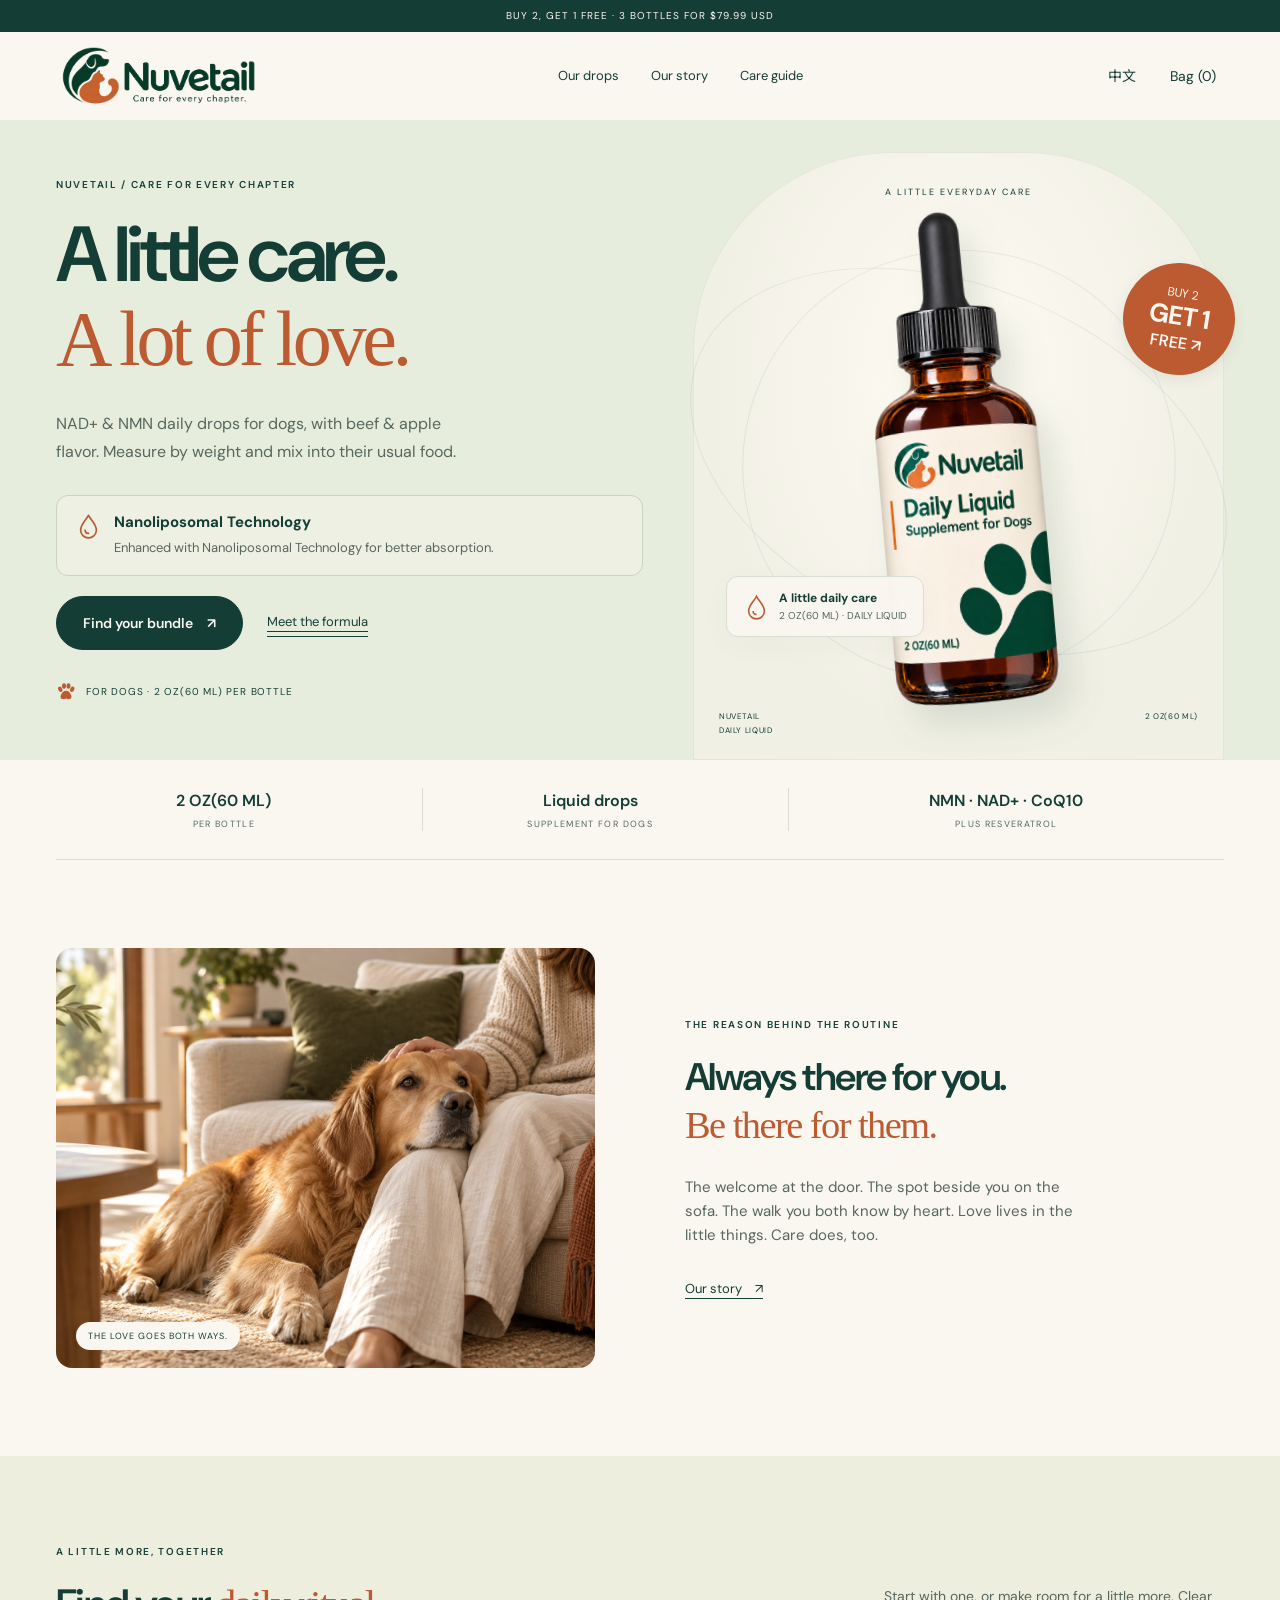
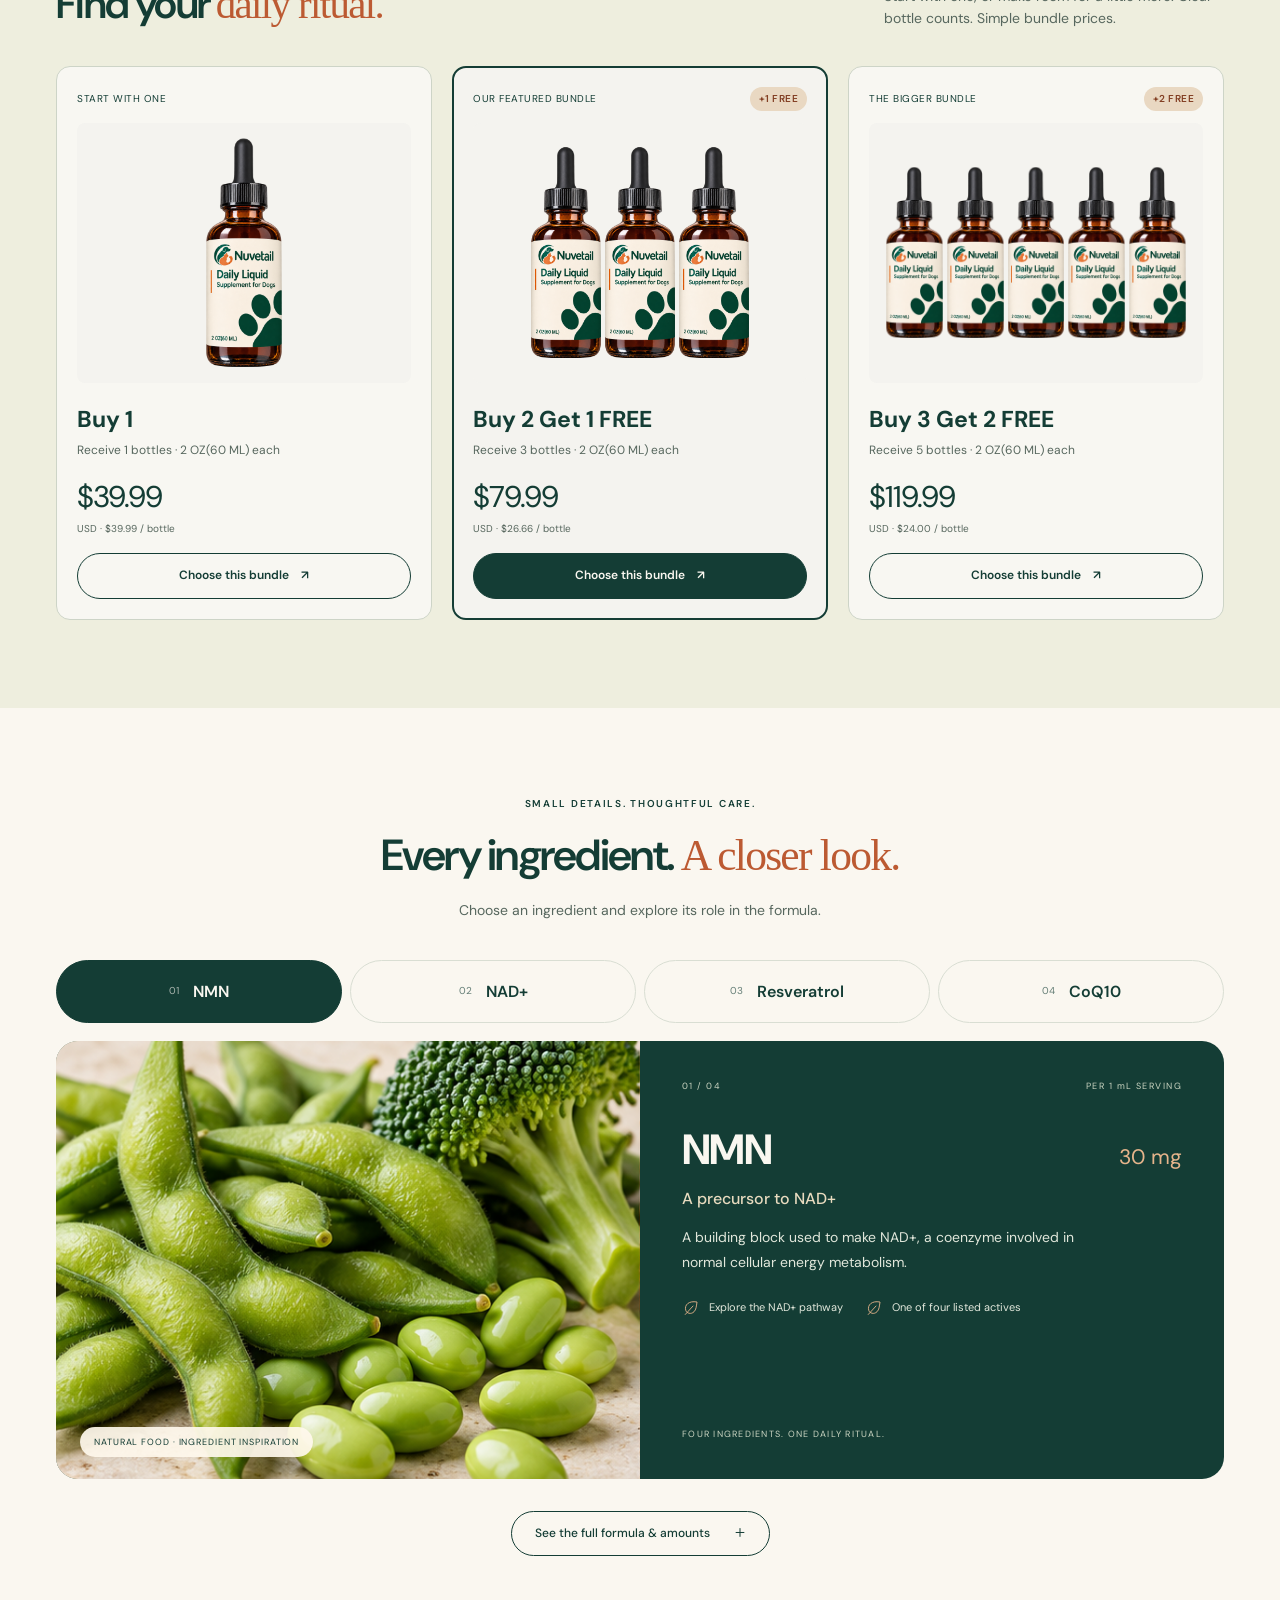
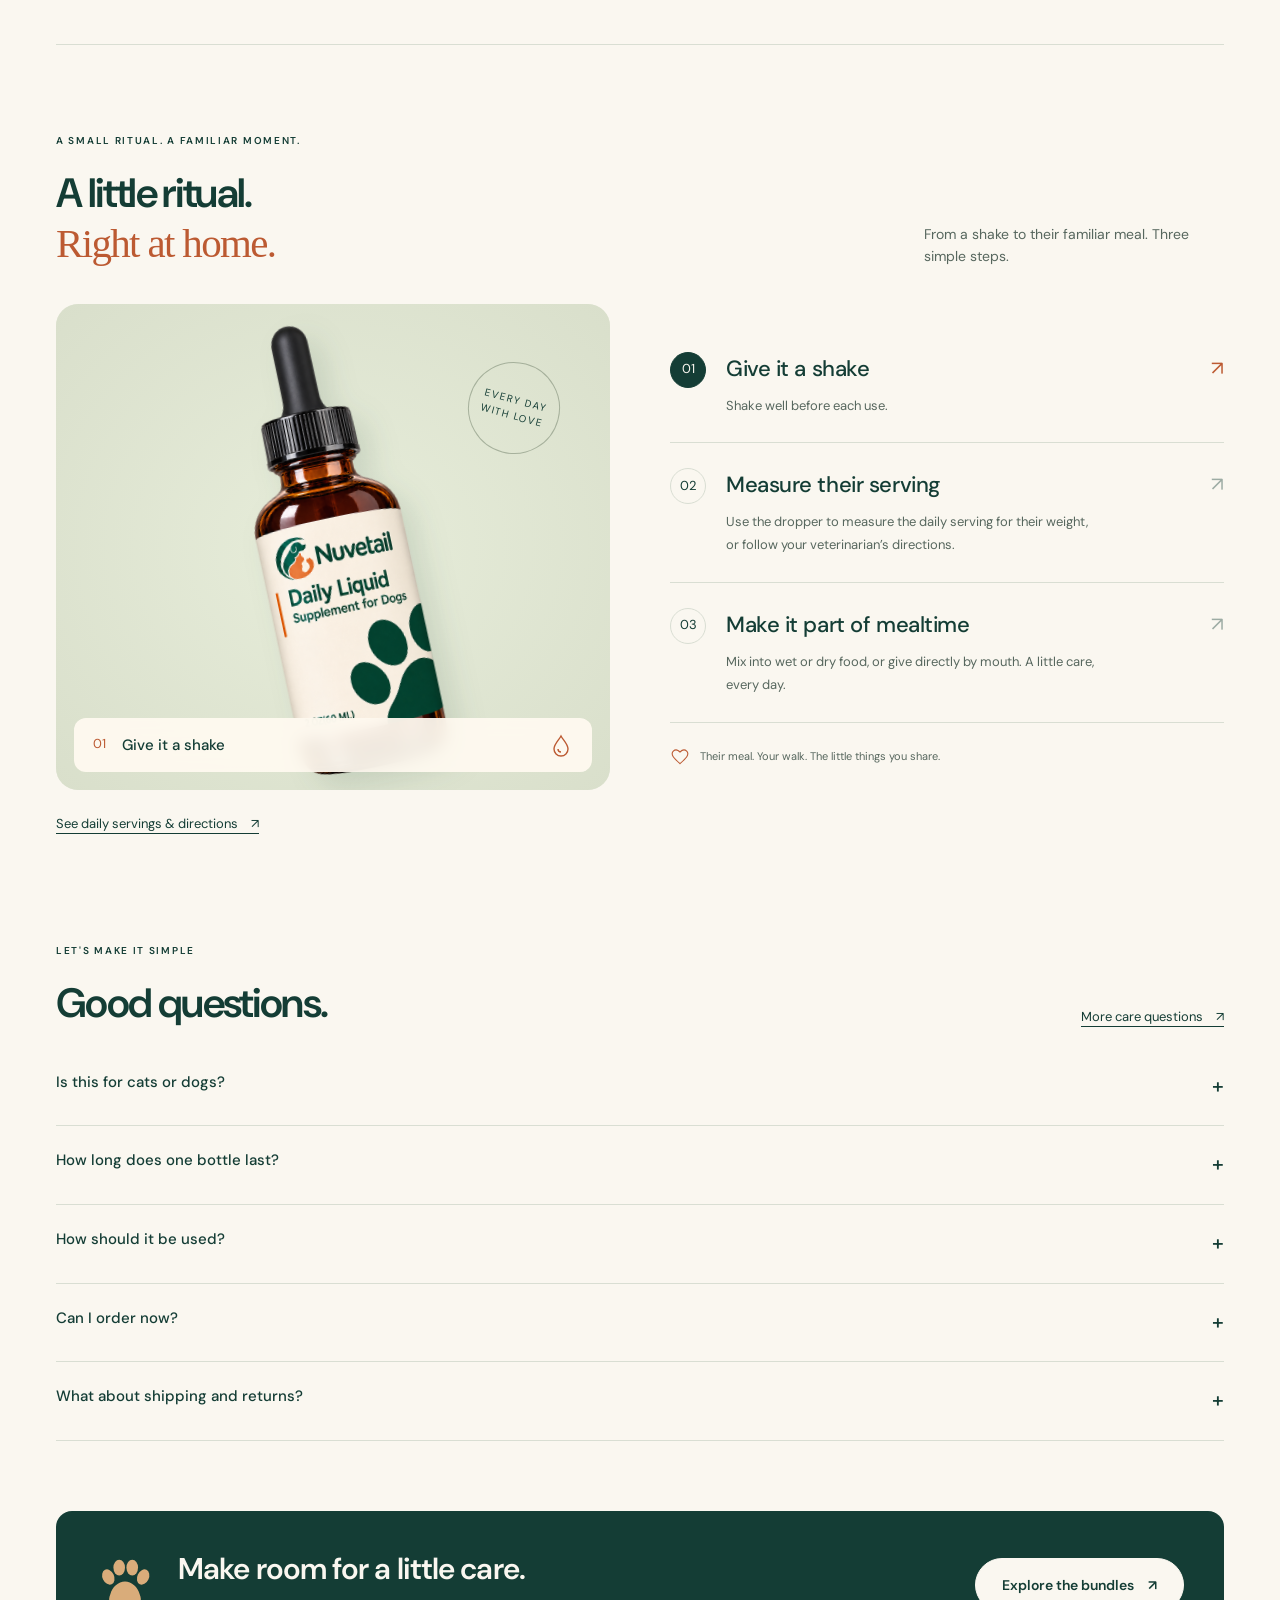
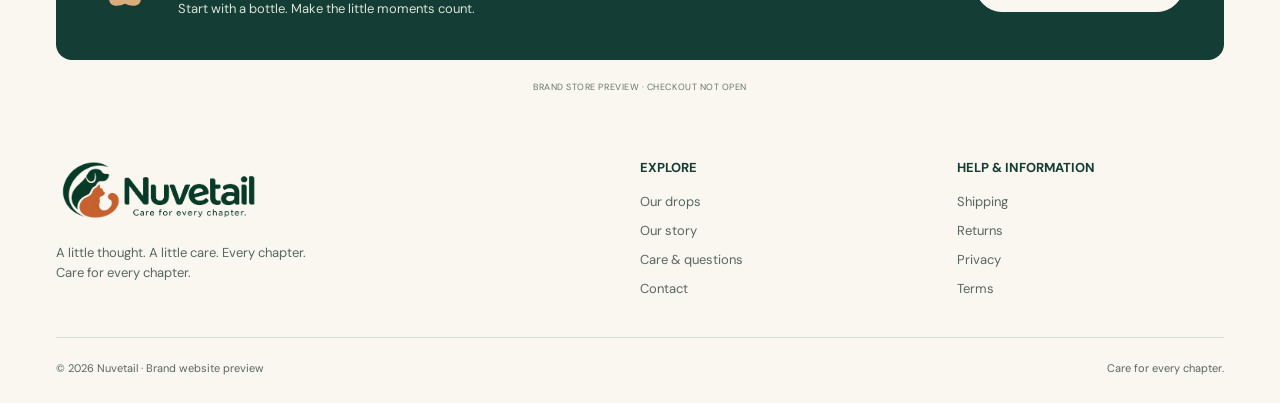
==== commit 5c4d2270: "Improve bundle guidance and product messaging; refresh static readers" ====
--- a/index.html
+++ b/index.html
@@ -1 +1 @@
-<!doctype html><html lang="zh-CN"><head><meta charset="utf-8"><meta name="viewport" content="width=device-width,initial-scale=1"><meta name="theme-color" content="#153d36"><meta name="description" content="Nuvetail 宠物日常照护。了解2 OZ(60 ML)狗用液体营养补充品与我们的陪伴理念。"><title>Nuvetail · 用心照顾每个阶段</title><link rel="stylesheet" href="styles.css?v=nanoliposomal-v5"><script defer src="experience.js?v=nanoliposomal-v5"></script><script defer src="app.js?v=nanoliposomal-v5"></script><link rel="stylesheet" href="commerce.css?v=nanoliposomal-v5"><link rel="stylesheet" href="gallery-cards.css?v=nanoliposomal-v5"><link rel="stylesheet" href="experience.css?v=nanoliposomal-v5"></head><body><a class="skip" href="#main">跳到内容 / Skip to content</a><div id="app"></div><div id="overlay"></div><div id="toast" role="status" aria-live="polite"></div></body></html>
+<!doctype html><html lang="en"><head><meta charset="utf-8"><meta name="viewport" content="width=device-width,initial-scale=1"><meta name="theme-color" content="#153d36"><meta name="description" content="Nuvetail NAD+ and NMN daily drops for dogs. Beef and apple flavor, nanoliposomal technology, and free worldwide shipping."><title>Nuvetail · Daily Liquid for Dogs</title><link rel="stylesheet" href="styles.css?v=conversion-v6"><script defer src="experience.js?v=conversion-v6"></script><script defer src="app.js?v=conversion-v6"></script><link rel="stylesheet" href="commerce.css?v=conversion-v6"><link rel="stylesheet" href="gallery-cards.css?v=conversion-v6"><link rel="stylesheet" href="experience.css?v=conversion-v6"><link rel="stylesheet" href="conversion.css?v=conversion-v6"></head><body><a class="skip" href="#main">跳到内容 / Skip to content</a><div id="app"></div><div id="overlay"></div><div id="toast" role="status" aria-live="polite"></div></body></html>
--- a/conversion.css
+++ b/conversion.css
@@ -0,0 +1,28 @@
+/* Consumer-facing clarity: original brand palette and typography retained. */
+.supply-planner{margin:24px 0 20px;padding:20px;background:#eeeee3;border:1px solid #d7ddcf;border-radius:16px}
+.supply-planner h2{font-family:inherit;font-size:19px;letter-spacing:-.02em;line-height:1.3;margin:0 0 6px}
+.supply-planner p{font-size:13px;line-height:1.6;margin:0 0 14px;color:#52675d}
+.supply-planner label{display:block;font-size:12px;font-weight:700;margin-bottom:6px}
+.supply-planner select{width:100%;min-height:46px;padding:10px 36px 10px 12px;border:1px solid #a9b7a5;border-radius:8px;background:#fffdf7;color:#153d36;font:inherit;font-size:14px;cursor:pointer}
+.supply-planner select:focus-visible{outline:2px solid #c77948;outline-offset:3px}
+.supply-result{display:grid;gap:4px;margin:14px 0 10px;min-height:48px}
+.supply-result strong{font-size:18px;line-height:1.3}.supply-result span{font-size:12px;color:#52675d}
+.supply-planner .supply-note{font-size:11px;line-height:1.6;margin:0}
+.offer-copy strong{display:flex;align-items:center;flex-wrap:wrap;gap:8px}
+.featured-label{display:inline-block;border-radius:4px;background:#153d36;color:#fffdf7;padding:3px 5px;font-size:9px;letter-spacing:.05em;line-height:1.2}
+.offer-copy .offer-supply{display:block;color:#153d36;font-weight:600;margin-top:5px;font-size:12px}
+.purchase-highlights{padding:0;margin:18px 0 12px;list-style:none;display:grid;gap:10px;grid-template-columns:1fr 1fr}
+.purchase-highlights li{display:flex;align-items:center;gap:8px;font-size:12px;line-height:1.4}
+.purchase-highlights svg{width:20px;height:20px;flex-shrink:0;fill:none;stroke:#b9653d;stroke-width:1.5;stroke-linecap:round;stroke-linejoin:round}
+.purchase-highlights a{text-underline-offset:3px}.purchase-highlights li:last-child{grid-column:1/-1}
+.comparison-scroll{overflow-x:auto;border:1px solid #d4dcce;border-radius:18px}
+.routine-comparison table{border-collapse:collapse;width:100%;font-size:14px;line-height:1.65;text-align:left}
+.routine-comparison th,.routine-comparison td{padding:20px 24px;border-bottom:1px solid #d4dcce;vertical-align:top;width:36%}
+.routine-comparison th:first-child{width:28%}
+.routine-comparison thead th{font-size:13px;background:#eeeee3}
+.routine-comparison thead th:nth-child(2){background:#153d36;color:#fffdf7}
+.routine-comparison tbody td:nth-child(2){background:#edf0e5}
+.routine-comparison tbody th{font-size:13px;font-weight:600}
+.routine-comparison tr:last-child>*{border-bottom:0}
+.comparison-note{font-size:12px;color:#65766b;margin:12px 0 0}
+@media(max-width:600px){.supply-planner{padding:16px}.routine-comparison th,.routine-comparison td{padding:13px 10px;font-size:12px}.routine-comparison thead th,.routine-comparison tbody th{font-size:12px}.routine-comparison .section-head{display:block}.offer-copy .offer-supply{font-size:11px}.purchase-highlights{gap:10px 14px}}
